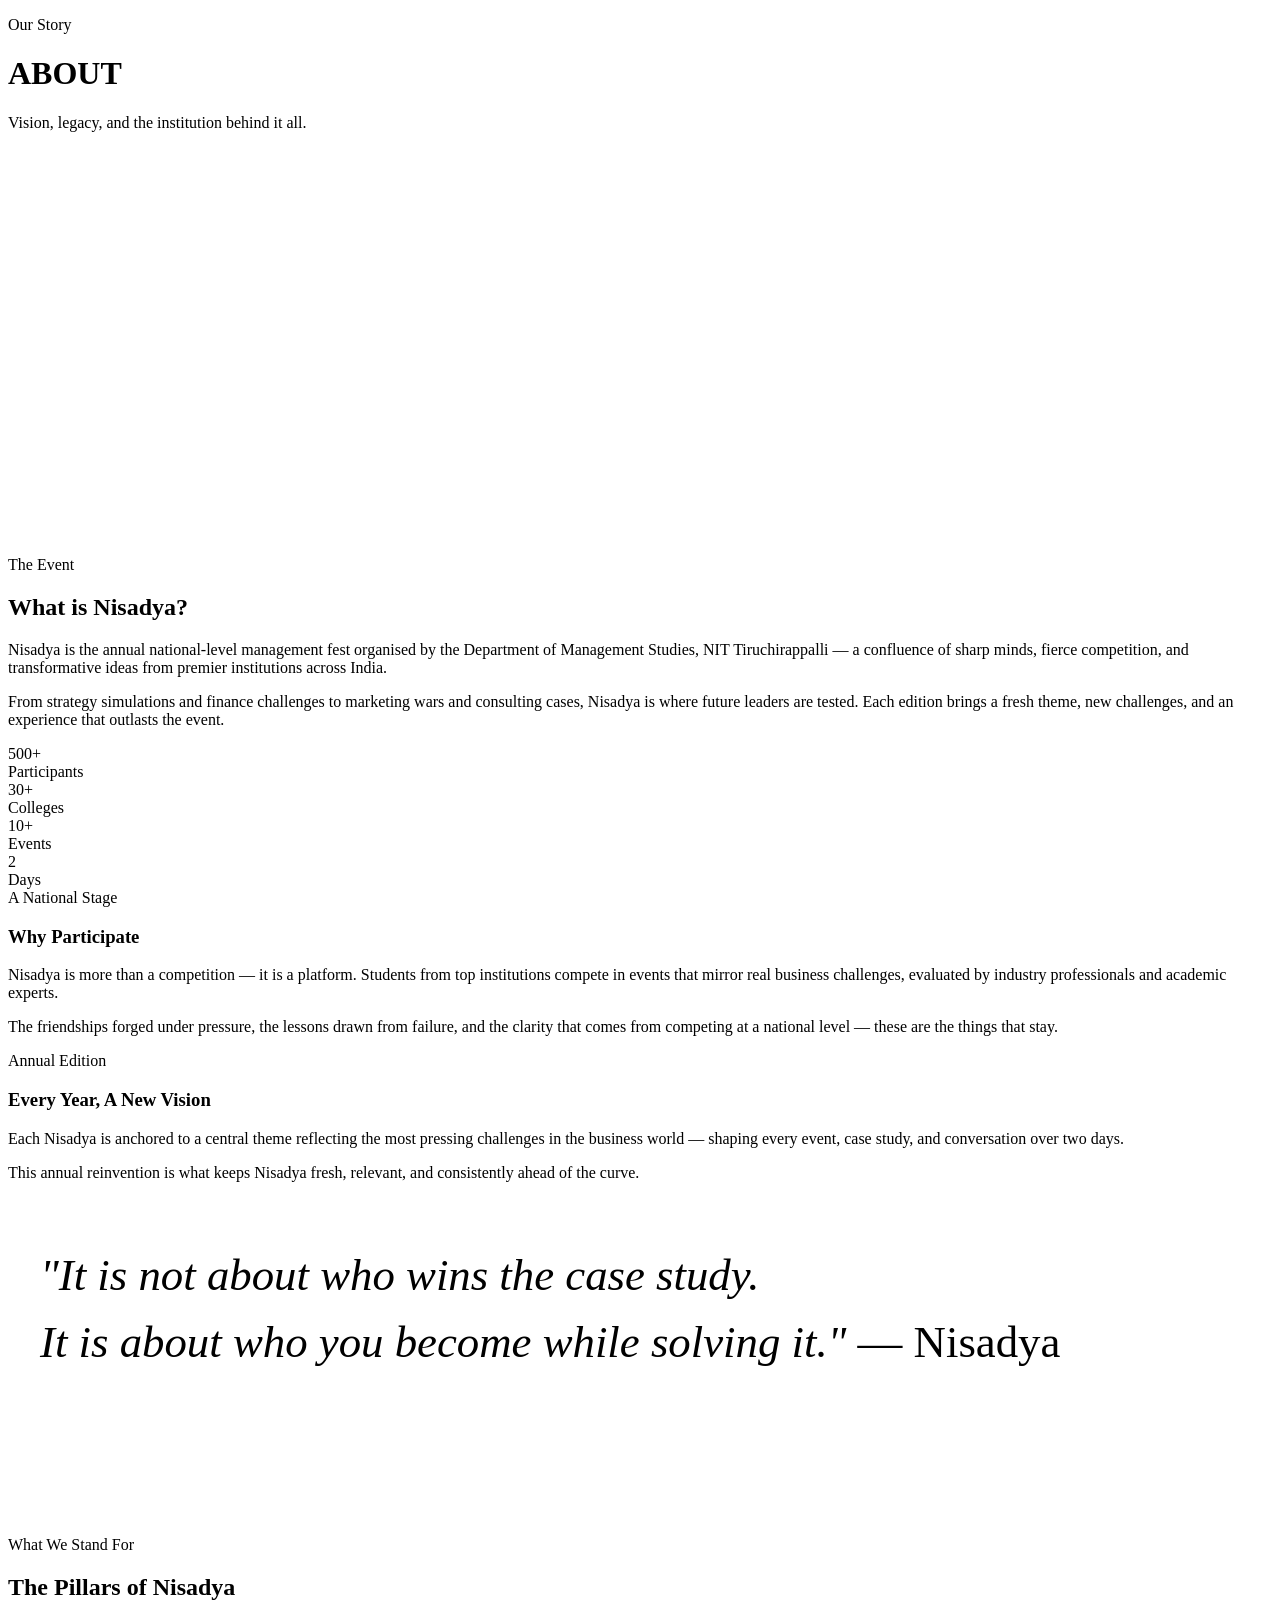
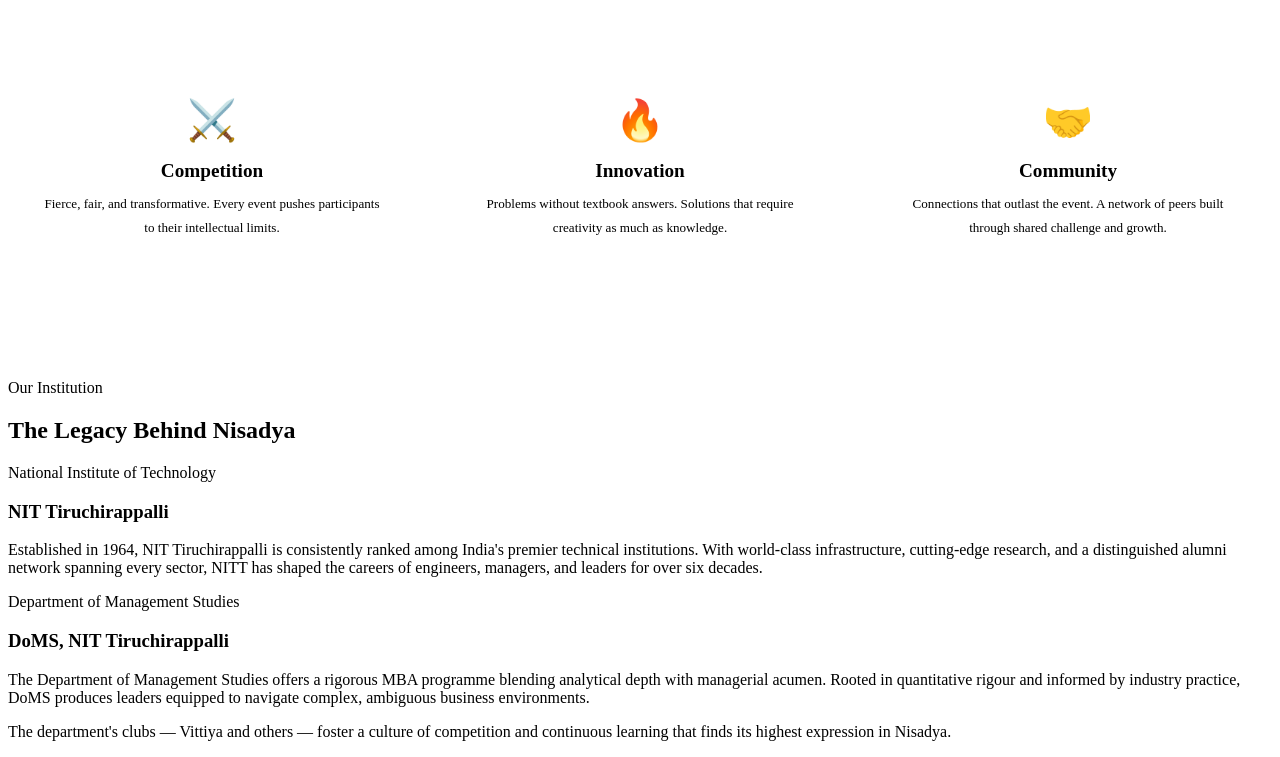
==== about.html @ 8e7c8d7a "Create about.html" ====
<!DOCTYPE html>
<html lang="en" data-theme="dark">
<head>
<meta charset="UTF-8"/><meta name="viewport" content="width=device-width,initial-scale=1.0"/>
<title>About – Nisadya</title>
<link rel="stylesheet" href="css/style.css"/>
<style>
/* ── ABOUT SPECIFIC ── */
.about-hero-line{position:absolute;inset:0;overflow:hidden;pointer-events:none;}
.about-hero-line::before{content:'';position:absolute;top:0;left:50%;width:1px;height:100%;background:linear-gradient(to bottom,transparent,var(--gold),transparent);opacity:.3;}
.story-pull{font-family:var(--fs);font-style:italic;font-size:clamp(1.6rem,3.5vw,2.8rem);font-weight:300;line-height:1.5;color:var(--tx);border-left:3px solid var(--gold);padding-left:32px;margin:60px 0;}
.story-pull em{color:var(--gold);font-style:normal;}
/* Timeline */
.timeline{position:relative;padding:60px 0;}
.timeline::before{content:'';position:absolute;left:50%;top:0;bottom:0;width:1px;background:linear-gradient(to bottom,transparent,var(--bdr),transparent);}
.tl-row{display:grid;grid-template-columns:1fr 60px 1fr;gap:0;margin-bottom:60px;align-items:center;}
.tl-row:nth-child(even) .tl-content-left{order:3;}
.tl-row:nth-child(even) .tl-center{order:2;}
.tl-row:nth-child(even) .tl-content-right{order:1;text-align:right;}
.tl-content-left,.tl-content-right{padding:0 40px;}
.tl-center{display:flex;justify-content:center;}
.tl-node{width:18px;height:18px;border-radius:50%;background:var(--gold);box-shadow:0 0 0 4px var(--bg),0 0 0 6px var(--gold),0 0 20px var(--glow);flex-shrink:0;}
.tl-year{font-family:var(--fd);font-size:2rem;letter-spacing:3px;color:var(--gold);margin-bottom:6px;}
.tl-desc{font-size:.88rem;line-height:1.8;color:var(--tx2);}
/* Values */
.values-grid{display:grid;grid-template-columns:repeat(3,1fr);gap:20px;margin-top:56px;}
.value-card{padding:40px 32px;border-radius:var(--rl);text-align:center;transition:transform .4s var(--ease);}
.value-card:hover{transform:translateY(-8px);}
[data-theme="light"] .value-card{background:rgba(255,255,255,.8);border:1px solid rgba(0,0,0,.08);}
.value-icon{font-size:2.5rem;margin-bottom:16px;}
.value-title{font-family:var(--fs);font-size:1.2rem;font-weight:700;margin-bottom:10px;color:var(--tx);}
.value-desc{font-size:.82rem;line-height:1.8;color:var(--tx2);}
@media(max-width:768px){
  .timeline::before{left:20px;}
  .tl-row{grid-template-columns:40px 1fr;gap:16px;}
  .tl-row:nth-child(even) .tl-content-left{order:0;}
  .tl-row:nth-child(even) .tl-content-right{order:0;text-align:left;}
  .tl-content-left,.tl-content-right{padding:0;}
  .values-grid{grid-template-columns:1fr;}
  .about-grid{grid-template-columns:1fr;}
  .about-sticky{position:static;}
  .inst-grid{grid-template-columns:1fr;}
}
</style>
</head>
<body>
<div id="nav-root"></div>

<div class="ph" style="min-height:60vh;">
  <div class="ph-glow"></div>
  <div class="ph-grid"></div>
  <div class="about-hero-line"></div>
  <p class="ph-label">Our Story</p>
  <h1 class="ph-title">ABOUT</h1>
  <p class="ph-sub">Vision, legacy, and the institution behind it all.</p>
</div>

<!-- WHAT IS NISADYA -->
<section class="about-body">
  <div class="container">
    <div class="about-grid">
      <div class="about-sticky rvl">
        <span class="eyebrow">The Event</span>
        <h2 class="sec-title">What is Nisadya?</h2>
        <div class="sec-line"></div>
        <p>Nisadya is the annual national-level management fest organised by the Department of Management Studies, NIT Tiruchirappalli — a confluence of sharp minds, fierce competition, and transformative ideas from premier institutions across India.</p>
        <p>From strategy simulations and finance challenges to marketing wars and consulting cases, Nisadya is where future leaders are tested. Each edition brings a fresh theme, new challenges, and an experience that outlasts the event.</p>
        <div class="highlights">
          <div class="hl-card glass rv"><div class="hl-n">500+</div><div class="hl-l">Participants</div></div>
          <div class="hl-card glass rv d1"><div class="hl-n">30+</div><div class="hl-l">Colleges</div></div>
          <div class="hl-card glass rv d2"><div class="hl-n">10+</div><div class="hl-l">Events</div></div>
          <div class="hl-card glass rv d3"><div class="hl-n">2</div><div class="hl-l">Days</div></div>
        </div>
      </div>
      <div class="about-cards">
        <div class="acard glass tilt rvr">
          <div class="tilt-shine"></div>
          <div class="acard-label">A National Stage</div>
          <h3>Why Participate</h3>
          <p>Nisadya is more than a competition — it is a platform. Students from top institutions compete in events that mirror real business challenges, evaluated by industry professionals and academic experts.</p>
          <p>The friendships forged under pressure, the lessons drawn from failure, and the clarity that comes from competing at a national level — these are the things that stay.</p>
        </div>
        <div class="acard glass tilt rvr d2">
          <div class="tilt-shine"></div>
          <div class="acard-label">Annual Edition</div>
          <h3>Every Year, A New Vision</h3>
          <p>Each Nisadya is anchored to a central theme reflecting the most pressing challenges in the business world — shaping every event, case study, and conversation over two days.</p>
          <p>This annual reinvention is what keeps Nisadya fresh, relevant, and consistently ahead of the curve.</p>
        </div>
      </div>
    </div>

    <!-- Pull quote -->
    <blockquote class="story-pull rv">
      "It is not about who wins the case study.<br>It is about who you become while solving it." <em>— Nisadya</em>
    </blockquote>
  </div>
</section>

<!-- VALUES -->
<section style="background:var(--bg2);padding:100px 0;">
  <div class="container">
    <span class="eyebrow rv">What We Stand For</span>
    <h2 class="sec-title rv">The Pillars of Nisadya</h2>
    <div class="sec-line rv"></div>
    <div class="values-grid">
      <div class="value-card glass tilt rv"><div class="tilt-shine"></div><div class="value-icon">⚔️</div><div class="value-title">Competition</div><div class="value-desc">Fierce, fair, and transformative. Every event pushes participants to their intellectual limits.</div></div>
      <div class="value-card glass tilt rv d1"><div class="tilt-shine"></div><div class="value-icon">🔥</div><div class="value-title">Innovation</div><div class="value-desc">Problems without textbook answers. Solutions that require creativity as much as knowledge.</div></div>
      <div class="value-card glass tilt rv d2"><div class="tilt-shine"></div><div class="value-icon">🤝</div><div class="value-title">Community</div><div class="value-desc">Connections that outlast the event. A network of peers built through shared challenge and growth.</div></div>
    </div>
  </div>
</section>

<!-- INSTITUTE -->
<section class="inst-section">
  <div class="container">
    <span class="eyebrow rv">Our Institution</span>
    <h2 class="sec-title rv">The Legacy Behind Nisadya</h2>
    <div class="sec-line rv"></div>
    <div class="inst-grid">
      <div class="inst-card glass tilt rv">
        <div class="tilt-shine"></div>
        <div class="inst-tag">National Institute of Technology</div>
        <h3>NIT Tiruchirappalli</h3>
        <p>Established in 1964, NIT Tiruchirappalli is consistently ranked among India's premier technical institutions. With world-class infrastructure, cutting-edge research, and a distinguished alumni network spanning every sector, NITT has shaped the careers of engineers, managers, and leaders for over six decades.</p>
      </div>
      <div class="inst-card glass tilt rv d2">
        <div class="tilt-shine"></div>
        <div class="inst-tag">Department of Management Studies</div>
        <h3>DoMS, NIT Tiruchirappalli</h3>
        <p>The Department of Management Studies offers a rigorous MBA programme blending analytical depth with managerial acumen. Rooted in quantitative rigour and informed by industry practice, DoMS produces leaders equipped to navigate complex, ambiguous business environments.</p>
        <p>The department's clubs — Vittiya and others — foster a culture of competition and continuous learning that finds its highest expression in Nisadya.</p>
      </div>
    </div>
  </div>
</section>

<div id="foot-root"></div>
<script src="js/config.js"></script>
<script>boot('about');</script>
</body>
</html>
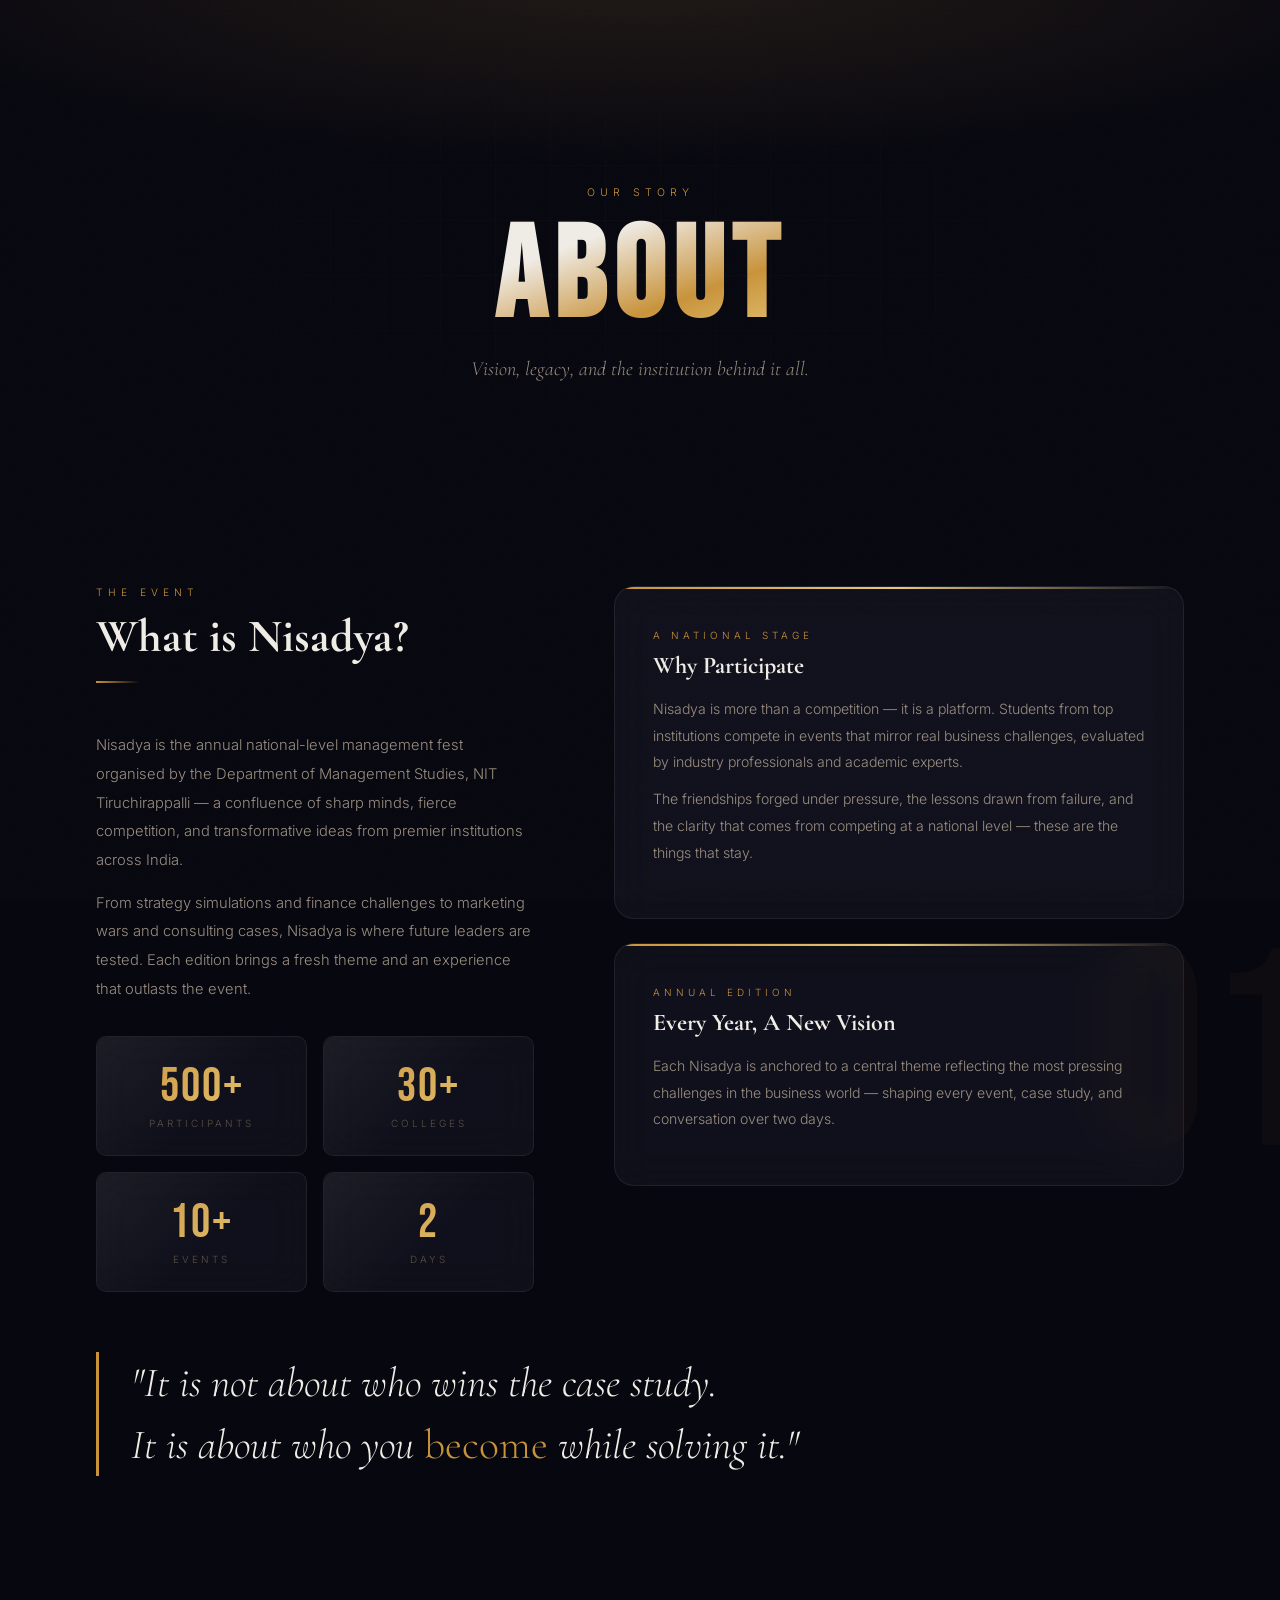
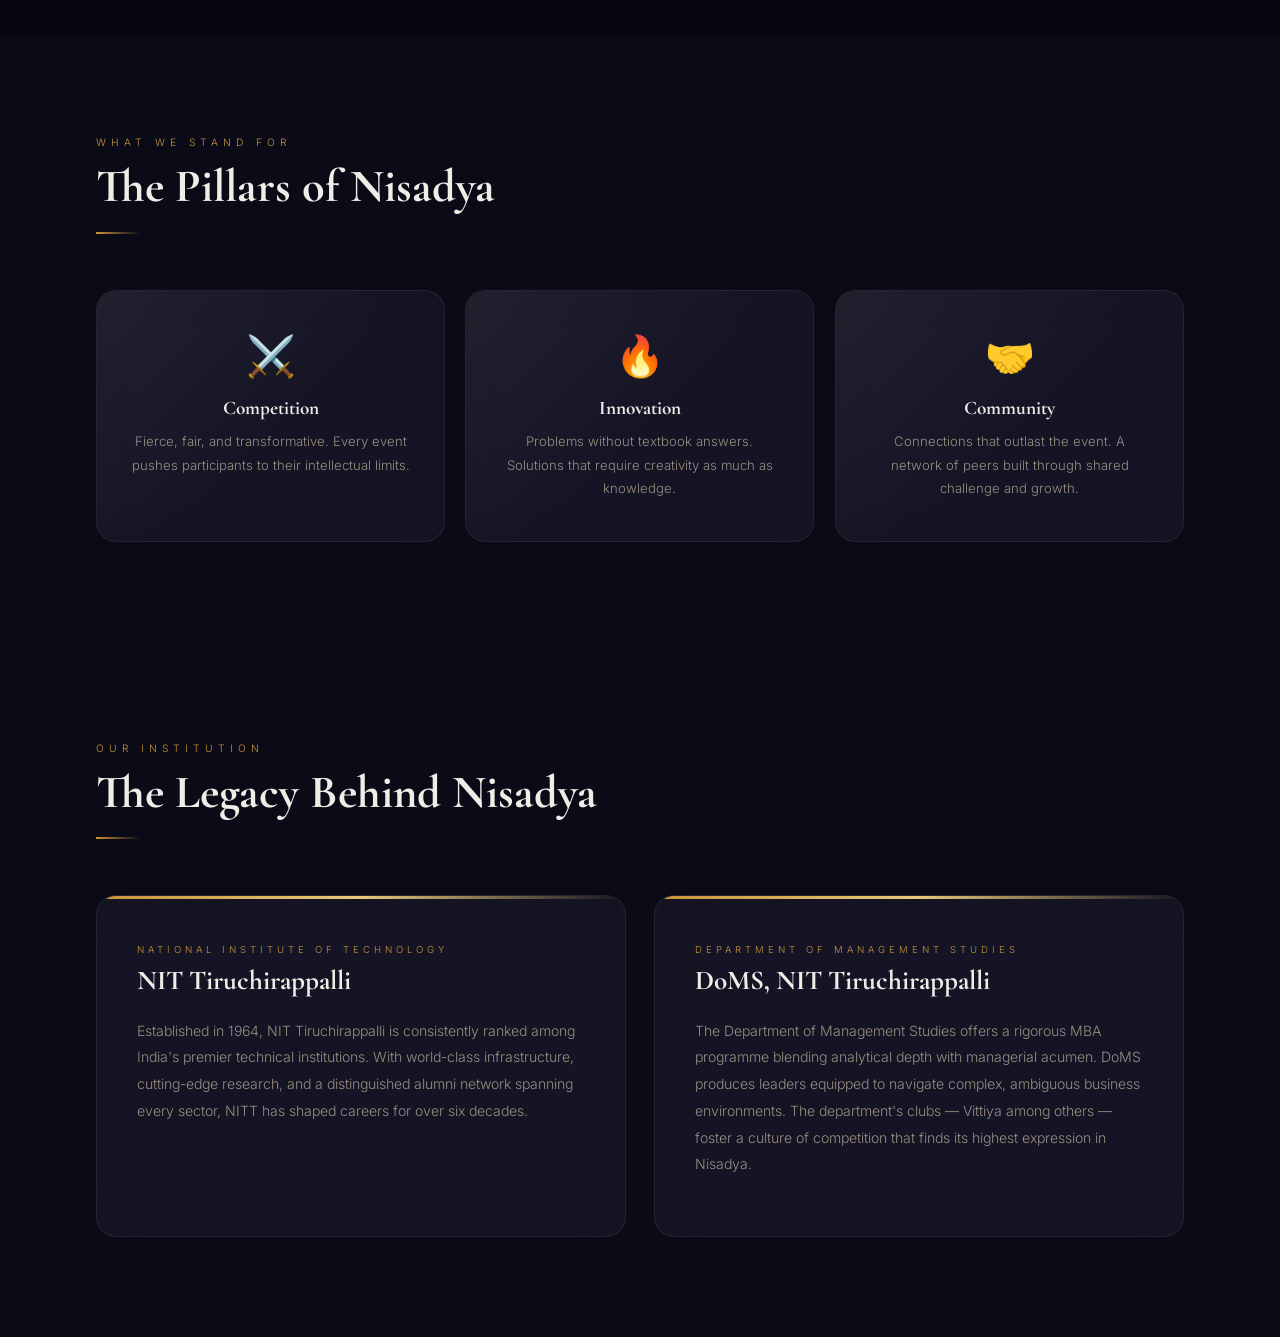
==== commit a87ba0ad: "Refactor about.html for improved structure and styles" ====
--- a/about.html
+++ b/about.html
@@ -5,58 +5,37 @@
 <title>About – Nisadya</title>
 <link rel="stylesheet" href="css/style.css"/>
 <style>
-/* ── ABOUT SPECIFIC ── */
-.about-hero-line{position:absolute;inset:0;overflow:hidden;pointer-events:none;}
-.about-hero-line::before{content:'';position:absolute;top:0;left:50%;width:1px;height:100%;background:linear-gradient(to bottom,transparent,var(--gold),transparent);opacity:.3;}
-.story-pull{font-family:var(--fs);font-style:italic;font-size:clamp(1.6rem,3.5vw,2.8rem);font-weight:300;line-height:1.5;color:var(--tx);border-left:3px solid var(--gold);padding-left:32px;margin:60px 0;}
-.story-pull em{color:var(--gold);font-style:normal;}
-/* Timeline */
-.timeline{position:relative;padding:60px 0;}
-.timeline::before{content:'';position:absolute;left:50%;top:0;bottom:0;width:1px;background:linear-gradient(to bottom,transparent,var(--bdr),transparent);}
-.tl-row{display:grid;grid-template-columns:1fr 60px 1fr;gap:0;margin-bottom:60px;align-items:center;}
-.tl-row:nth-child(even) .tl-content-left{order:3;}
-.tl-row:nth-child(even) .tl-center{order:2;}
-.tl-row:nth-child(even) .tl-content-right{order:1;text-align:right;}
-.tl-content-left,.tl-content-right{padding:0 40px;}
-.tl-center{display:flex;justify-content:center;}
-.tl-node{width:18px;height:18px;border-radius:50%;background:var(--gold);box-shadow:0 0 0 4px var(--bg),0 0 0 6px var(--gold),0 0 20px var(--glow);flex-shrink:0;}
-.tl-year{font-family:var(--fd);font-size:2rem;letter-spacing:3px;color:var(--gold);margin-bottom:6px;}
-.tl-desc{font-size:.88rem;line-height:1.8;color:var(--tx2);}
-/* Values */
+.pull-quote{font-family:var(--fs);font-style:italic;font-size:clamp(1.5rem,3.5vw,2.6rem);font-weight:300;line-height:1.5;color:var(--tx);border-left:3px solid var(--gold);padding-left:32px;margin:60px 0;}
+.pull-quote em{font-style:normal;color:var(--gold);}
 .values-grid{display:grid;grid-template-columns:repeat(3,1fr);gap:20px;margin-top:56px;}
-.value-card{padding:40px 32px;border-radius:var(--rl);text-align:center;transition:transform .4s var(--ease);}
-.value-card:hover{transform:translateY(-8px);}
+.value-card{padding:40px 32px;border-radius:var(--rl);text-align:center;transition:transform .4s var(--ease),box-shadow .4s;}
+.value-card:hover{transform:translateY(-10px);box-shadow:0 30px 60px rgba(0,0,0,.3);}
 [data-theme="light"] .value-card{background:rgba(255,255,255,.8);border:1px solid rgba(0,0,0,.08);}
 .value-icon{font-size:2.5rem;margin-bottom:16px;}
 .value-title{font-family:var(--fs);font-size:1.2rem;font-weight:700;margin-bottom:10px;color:var(--tx);}
 .value-desc{font-size:.82rem;line-height:1.8;color:var(--tx2);}
-@media(max-width:768px){
-  .timeline::before{left:20px;}
-  .tl-row{grid-template-columns:40px 1fr;gap:16px;}
-  .tl-row:nth-child(even) .tl-content-left{order:0;}
-  .tl-row:nth-child(even) .tl-content-right{order:0;text-align:left;}
-  .tl-content-left,.tl-content-right{padding:0;}
-  .values-grid{grid-template-columns:1fr;}
-  .about-grid{grid-template-columns:1fr;}
-  .about-sticky{position:static;}
-  .inst-grid{grid-template-columns:1fr;}
-}
+/* Parallax about bg */
+.about-parallax-wrap{position:relative;overflow:hidden;}
+.about-parallax-num{position:absolute;right:-40px;top:50%;transform:translateY(-50%);font-family:var(--fd);font-size:clamp(14rem,22vw,22rem);color:rgba(201,147,58,.04);line-height:1;pointer-events:none;-webkit-user-select:none;user-select:none;will-change:transform;}
+@media(max-width:768px){.values-grid{grid-template-columns:1fr;}.about-grid{grid-template-columns:1fr!important;}.about-sticky{position:static!important;}.inst-grid{grid-template-columns:1fr!important;}}
 </style>
+  <style>
+  /* REVEAL FALLBACK — guarantees content visible even if JS observer fails */
+  .rv,.rvl,.rvr{transition:opacity .8s ease,transform .8s ease;}
+  </style>
 </head>
 <body>
 <div id="nav-root"></div>
 
-<div class="ph" style="min-height:60vh;">
-  <div class="ph-glow"></div>
-  <div class="ph-grid"></div>
-  <div class="about-hero-line"></div>
+<div class="ph">
+  <div class="ph-glow"></div><div class="ph-grid"></div>
   <p class="ph-label">Our Story</p>
   <h1 class="ph-title">ABOUT</h1>
   <p class="ph-sub">Vision, legacy, and the institution behind it all.</p>
 </div>
 
-<!-- WHAT IS NISADYA -->
-<section class="about-body">
+<section class="about-body about-parallax-wrap" id="aboutMain">
+  <div class="about-parallax-num" id="aboutParNum">01</div>
   <div class="container">
     <div class="about-grid">
       <div class="about-sticky rvl">
@@ -64,7 +43,7 @@
         <h2 class="sec-title">What is Nisadya?</h2>
         <div class="sec-line"></div>
         <p>Nisadya is the annual national-level management fest organised by the Department of Management Studies, NIT Tiruchirappalli — a confluence of sharp minds, fierce competition, and transformative ideas from premier institutions across India.</p>
-        <p>From strategy simulations and finance challenges to marketing wars and consulting cases, Nisadya is where future leaders are tested. Each edition brings a fresh theme, new challenges, and an experience that outlasts the event.</p>
+        <p>From strategy simulations and finance challenges to marketing wars and consulting cases, Nisadya is where future leaders are tested. Each edition brings a fresh theme and an experience that outlasts the event.</p>
         <div class="highlights">
           <div class="hl-card glass rv"><div class="hl-n">500+</div><div class="hl-l">Participants</div></div>
           <div class="hl-card glass rv d1"><div class="hl-n">30+</div><div class="hl-l">Colleges</div></div>
@@ -85,19 +64,15 @@
           <div class="acard-label">Annual Edition</div>
           <h3>Every Year, A New Vision</h3>
           <p>Each Nisadya is anchored to a central theme reflecting the most pressing challenges in the business world — shaping every event, case study, and conversation over two days.</p>
-          <p>This annual reinvention is what keeps Nisadya fresh, relevant, and consistently ahead of the curve.</p>
         </div>
       </div>
     </div>
-
-    <!-- Pull quote -->
-    <blockquote class="story-pull rv">
-      "It is not about who wins the case study.<br>It is about who you become while solving it." <em>— Nisadya</em>
+    <blockquote class="pull-quote rv">
+      "It is not about who wins the case study.<br>It is about who you <em>become</em> while solving it."
     </blockquote>
   </div>
 </section>
 
-<!-- VALUES -->
 <section style="background:var(--bg2);padding:100px 0;">
   <div class="container">
     <span class="eyebrow rv">What We Stand For</span>
@@ -111,25 +86,21 @@
   </div>
 </section>
 
-<!-- INSTITUTE -->
 <section class="inst-section">
   <div class="container">
     <span class="eyebrow rv">Our Institution</span>
     <h2 class="sec-title rv">The Legacy Behind Nisadya</h2>
     <div class="sec-line rv"></div>
     <div class="inst-grid">
-      <div class="inst-card glass tilt rv">
-        <div class="tilt-shine"></div>
+      <div class="inst-card glass tilt rv"><div class="tilt-shine"></div>
         <div class="inst-tag">National Institute of Technology</div>
         <h3>NIT Tiruchirappalli</h3>
-        <p>Established in 1964, NIT Tiruchirappalli is consistently ranked among India's premier technical institutions. With world-class infrastructure, cutting-edge research, and a distinguished alumni network spanning every sector, NITT has shaped the careers of engineers, managers, and leaders for over six decades.</p>
+        <p>Established in 1964, NIT Tiruchirappalli is consistently ranked among India's premier technical institutions. With world-class infrastructure, cutting-edge research, and a distinguished alumni network spanning every sector, NITT has shaped careers for over six decades.</p>
       </div>
-      <div class="inst-card glass tilt rv d2">
-        <div class="tilt-shine"></div>
+      <div class="inst-card glass tilt rv d2"><div class="tilt-shine"></div>
         <div class="inst-tag">Department of Management Studies</div>
         <h3>DoMS, NIT Tiruchirappalli</h3>
-        <p>The Department of Management Studies offers a rigorous MBA programme blending analytical depth with managerial acumen. Rooted in quantitative rigour and informed by industry practice, DoMS produces leaders equipped to navigate complex, ambiguous business environments.</p>
-        <p>The department's clubs — Vittiya and others — foster a culture of competition and continuous learning that finds its highest expression in Nisadya.</p>
+        <p>The Department of Management Studies offers a rigorous MBA programme blending analytical depth with managerial acumen. DoMS produces leaders equipped to navigate complex, ambiguous business environments. The department's clubs — Vittiya among others — foster a culture of competition that finds its highest expression in Nisadya.</p>
       </div>
     </div>
   </div>
@@ -137,6 +108,28 @@
 
 <div id="foot-root"></div>
 <script src="js/config.js"></script>
-<script>boot('about');</script>
+<script>
+function initAboutParallax(){
+  const num=document.getElementById('aboutParNum');
+  const sec=document.getElementById('aboutMain');
+  if(!num||!sec)return;
+  window.addEventListener('scroll',()=>{
+    const r=sec.getBoundingClientRect();
+    const prog=(window.innerHeight-r.top)/(r.height+window.innerHeight);
+    num.style.transform=`translateY(calc(-50% + ${prog*80}px))`;
+  });
+}
+boot('about',initAboutParallax);
+</script>
+  <script>
+  // Force all hidden elements visible after 1.5s as failsafe
+  window.addEventListener('load',function(){
+    setTimeout(function(){
+      document.querySelectorAll('.rv,.rvl,.rvr').forEach(function(el){
+        el.classList.add('on');
+      });
+    },300);
+  });
+  </script>
 </body>
 </html>
--- a/css/style.css
+++ b/css/style.css
@@ -0,0 +1,475 @@
+@import url('https://fonts.googleapis.com/css2?family=Cormorant+Garamond:ital,wght@0,300;0,400;0,600;0,700;1,300;1,400&family=Inter:wght@300;400;500;600&family=Bebas+Neue&display=swap');
+
+/* ══ THEME ══ */
+:root{
+  --gold:#C9933A; --gold-lt:#E8C97A; --gold-dim:rgba(201,147,58,.13);
+  --fd:'Bebas Neue',sans-serif; --fs:'Cormorant Garamond',serif; --fb:'Inter',sans-serif;
+  --ease:cubic-bezier(0.16,1,0.3,1); --easeback:cubic-bezier(0.34,1.56,0.64,1);
+  --r:10px; --rl:20px;
+}
+:root,[data-theme="dark"]{
+  --bg:#07070f; --bg2:#0b0b17; --bg3:#101020;
+  --surf:rgba(255,255,255,.04); --bdr:rgba(201,147,58,.18); --bdr2:rgba(255,255,255,.07);
+  --tx:#f0ece6; --tx2:#9a8e80; --tx3:#5a5048;
+  --glow:rgba(201,147,58,.22); --navbg:rgba(7,7,15,.82);
+  --shine:rgba(255,255,255,.055); --sbg:rgba(5,5,18,.98);
+  --cur-d:#E8C97A; --cur-r:rgba(255,255,255,.18);
+}
+[data-theme="light"]{
+  --bg:#f4efe6; --bg2:#ebe3d6; --bg3:#e0d6c4;
+  --surf:rgba(255,255,255,.78); --bdr:rgba(120,85,20,.18); --bdr2:rgba(0,0,0,.08);
+  --tx:#1a1005; --tx2:#4a3818; --tx3:#8a7555;
+  --glow:rgba(160,110,30,.18); --navbg:rgba(244,239,230,.94);
+  --shine:rgba(255,255,255,.65); --sbg:rgba(244,239,230,.98);
+  --cur-d:#7a5510; --cur-r:rgba(30,20,5,.18);
+}
+
+/* ══ RESET ══ */
+*,*::before,*::after{box-sizing:border-box;margin:0;padding:0;}
+html{scroll-behavior:smooth;}
+/* NO opacity on body — that was causing the yellow screen */
+body{background:var(--bg);color:var(--tx);font-family:var(--fb);font-weight:300;overflow-x:hidden;-webkit-font-smoothing:antialiased;}
+a{color:inherit;text-decoration:none;}
+img,video{display:block;max-width:100%;}
+button{font-family:var(--fb);}
+::-webkit-scrollbar{width:3px;}
+::-webkit-scrollbar-track{background:var(--bg);}
+::-webkit-scrollbar-thumb{background:var(--gold);border-radius:2px;}
+
+/* ══ NOISE ══ */
+body::after{content:'';position:fixed;inset:0;z-index:0;pointer-events:none;opacity:.025;
+  background-image:url("data:image/svg+xml,%3Csvg viewBox='0 0 200 200' xmlns='http://www.w3.org/2000/svg'%3E%3Cfilter id='n'%3E%3CfeTurbulence type='fractalNoise' baseFrequency='.85' numOctaves='4' stitchTiles='stitch'/%3E%3C/filter%3E%3Crect width='100%25' height='100%25' filter='url(%23n)'/%3E%3C/svg%3E");background-size:180px;}
+
+/* ══ SCROLL PROGRESS ══ */
+.scroll-bar{position:fixed;top:0;left:0;height:2px;width:0%;z-index:2000;
+  background:linear-gradient(90deg,var(--gold),var(--gold-lt));pointer-events:none;transition:width .1s;}
+
+/* ══ CURSOR ══ */
+.cur-dot{position:fixed;width:7px;height:7px;border-radius:50%;background:var(--cur-d);transform:translate(-50%,-50%);pointer-events:none;z-index:9999;opacity:0;transition:opacity .4s;}
+.cur-ring{position:fixed;width:34px;height:34px;border-radius:50%;border:1px solid var(--cur-r);transform:translate(-50%,-50%);pointer-events:none;z-index:9998;opacity:0;transition:width .35s var(--ease),height .35s var(--ease),border-color .35s,opacity .4s;}
+.cur-dot.on,.cur-ring.on{opacity:1;}
+.cur-ring.h{width:50px;height:50px;border-color:rgba(201,147,58,.4);}
+
+/* ══ NAV ══ */
+nav{position:fixed;inset:0 0 auto;z-index:1000;display:flex;align-items:center;justify-content:space-between;
+  padding:18px 60px;background:var(--navbg);-webkit-backdrop-filter:blur(24px) saturate(180%);backdrop-filter:blur(24px) saturate(180%);
+  border-bottom:1px solid var(--bdr2);transition:padding .4s var(--ease),background .4s;}
+nav.scrolled{padding:11px 60px;}
+.nav-logo{display:flex;align-items:center;text-decoration:none!important;}
+.nav-logo::after{display:none!important;}
+.logo-area{display:flex;align-items:center;gap:10px;height:42px;}
+.logo-area .logo-img{height:38px;width:auto;object-fit:contain;border-radius:5px;}
+.logo-area .wordmark{font-family:var(--fd);font-size:1.55rem;letter-spacing:5px;background:linear-gradient(135deg,var(--gold),var(--gold-lt));-webkit-background-clip:text;-webkit-text-fill-color:transparent;background-clip:text;}
+[data-theme="light"] .logo-area{background:rgba(15,10,3,.07);padding:4px 12px 4px 6px;border-radius:40px;border:1px solid rgba(0,0,0,.07);}
+.nav-links{display:flex;gap:36px;list-style:none;}
+.nav-links a{font-size:.66rem;letter-spacing:2.5px;text-transform:uppercase;color:var(--tx2);font-weight:500;position:relative;padding-bottom:4px;transition:color .3s;}
+.nav-links a::after{content:'';position:absolute;bottom:0;left:0;width:0;height:1px;background:var(--gold);transition:width .35s var(--ease);}
+.nav-links a:hover,.nav-links a.active{color:var(--gold);}
+.nav-links a:hover::after,.nav-links a.active::after{width:100%;}
+.nav-r{display:flex;align-items:center;gap:10px;}
+.nav-icon{width:36px;height:36px;border-radius:50%;background:var(--surf);border:1px solid var(--bdr2);display:flex;align-items:center;justify-content:center;cursor:pointer;font-size:.85rem;color:var(--tx2);transition:all .3s var(--easeback);}
+.nav-icon:hover{background:var(--gold-dim);border-color:var(--gold);color:var(--gold);transform:scale(1.1);}
+.nav-cta{background:linear-gradient(135deg,var(--gold),var(--gold-lt));color:#0a0800;font-size:.66rem;font-weight:600;letter-spacing:2px;text-transform:uppercase;padding:11px 26px;border-radius:40px;border:none;cursor:pointer;transition:transform .3s var(--easeback),box-shadow .3s;display:inline-block;}
+.nav-cta:hover{transform:translateY(-2px) scale(1.03);box-shadow:0 10px 36px var(--glow);}
+.ham{display:none;flex-direction:column;gap:5px;cursor:pointer;z-index:1001;}
+.ham span{width:22px;height:1.5px;background:var(--tx);display:block;transition:.3s var(--ease);}
+.ham.open span:nth-child(1){transform:rotate(45deg) translate(5px,5px);}
+.ham.open span:nth-child(2){opacity:0;}
+.ham.open span:nth-child(3){transform:rotate(-45deg) translate(5px,-5px);}
+.mob-menu{display:none;position:fixed;inset:0;z-index:999;background:var(--bg);flex-direction:column;align-items:center;justify-content:center;gap:28px;}
+.mob-menu.open{display:flex;}
+.mob-menu a{font-family:var(--fd);font-size:2.4rem;letter-spacing:6px;color:var(--tx2);transition:color .3s;}
+.mob-menu a:hover{color:var(--gold);}
+
+/* ══ SEARCH ══ */
+.srch-overlay{position:fixed;inset:0;z-index:3000;background:rgba(3,3,12,.93);-webkit-backdrop-filter:blur(22px);backdrop-filter:blur(22px);display:flex;flex-direction:column;align-items:center;padding-top:120px;opacity:0;pointer-events:none;transition:opacity .3s;}
+[data-theme="light"] .srch-overlay{background:rgba(234,225,210,.94);}
+.srch-overlay.open{opacity:1;pointer-events:all;}
+.srch-box{width:100%;max-width:650px;padding:0 24px;}
+.srch-wrap{display:flex;align-items:center;gap:14px;background:var(--sbg);border:1px solid var(--gold);border-radius:var(--r);padding:15px 22px;box-shadow:0 0 50px var(--glow);}
+.srch-wrap .si{color:var(--gold);font-size:.95rem;flex-shrink:0;}
+.srch-inp{flex:1;background:none;border:none;outline:none;color:var(--tx);font-family:var(--fb);font-size:1rem;}
+.srch-inp::placeholder{color:var(--tx3);}
+.srch-x{background:none;border:none;color:var(--tx2);font-size:1.2rem;cursor:pointer;transition:color .2s;}
+.srch-x:hover{color:var(--tx);}
+.srch-results{width:100%;max-width:650px;padding:12px 24px 0;max-height:55vh;overflow-y:auto;}
+.srch-item{background:var(--surf);border:1px solid var(--bdr2);border-radius:var(--r);padding:15px 20px;margin-bottom:8px;cursor:pointer;display:block;-webkit-backdrop-filter:blur(12px);backdrop-filter:blur(12px);transition:border-color .25s,background .25s,transform .25s var(--ease);}
+.srch-item:hover{border-color:var(--gold);background:var(--gold-dim);transform:translateX(6px);}
+.srch-tag{font-size:.58rem;letter-spacing:3px;text-transform:uppercase;color:var(--gold);margin-bottom:3px;}
+.srch-title{font-family:var(--fs);font-size:.98rem;font-weight:700;margin-bottom:2px;}
+.srch-snip{font-size:.76rem;color:var(--tx2);line-height:1.5;white-space:nowrap;overflow:hidden;text-overflow:ellipsis;}
+.srch-hint,.srch-empty{text-align:center;padding:36px 0;color:var(--tx3);font-size:.78rem;letter-spacing:2px;}
+mark{background:rgba(201,147,58,.28);color:inherit;border-radius:2px;padding:0 2px;}
+
+/* ══ PAGE HERO (inner pages) ══ */
+.ph{min-height:54vh;display:flex;flex-direction:column;align-items:center;justify-content:center;text-align:center;padding:160px 24px 80px;position:relative;overflow:hidden;}
+.ph-glow{position:absolute;inset:0;pointer-events:none;background:radial-gradient(ellipse 90% 55% at 50% -5%,rgba(201,147,58,.13) 0%,transparent 70%);}
+.ph-grid{position:absolute;inset:0;pointer-events:none;opacity:.03;
+  background-image:linear-gradient(var(--gold) 1px,transparent 1px),linear-gradient(90deg,var(--gold) 1px,transparent 1px);
+  background-size:55px 55px;
+  -webkit-mask-image:radial-gradient(ellipse at center,black 0%,transparent 65%);
+  mask-image:radial-gradient(ellipse at center,black 0%,transparent 65%);}
+.ph-label{font-size:.66rem;letter-spacing:5px;text-transform:uppercase;color:var(--gold);margin-bottom:16px;animation:fadeUp .8s var(--ease) both;}
+.ph-title{font-family:var(--fd);font-size:clamp(4rem,10vw,9rem);letter-spacing:8px;line-height:1;
+  background:linear-gradient(160deg,var(--tx) 25%,var(--gold) 65%,var(--gold-lt) 100%);
+  -webkit-background-clip:text;-webkit-text-fill-color:transparent;background-clip:text;
+  animation:fadeUp .8s .1s var(--ease) both;}
+[data-theme="light"] .ph-title{background:linear-gradient(160deg,#2a1800 15%,var(--gold) 55%,var(--gold-lt) 95%);-webkit-background-clip:text;-webkit-text-fill-color:transparent;background-clip:text;}
+.ph-sub{font-family:var(--fs);font-style:italic;font-size:clamp(.9rem,1.8vw,1.25rem);color:var(--tx2);margin-top:14px;animation:fadeUp .8s .2s var(--ease) both;}
+
+/* ══ LAYOUT ══ */
+section{padding:100px 0;}
+.container{max-width:1200px;margin:0 auto;padding:0 56px;}
+.eyebrow{font-size:.64rem;letter-spacing:5px;text-transform:uppercase;color:var(--gold);margin-bottom:12px;display:block;}
+.sec-title{font-family:var(--fs);font-weight:700;font-size:clamp(2rem,3.8vw,2.9rem);line-height:1.15;margin-bottom:18px;}
+.sec-line{width:44px;height:2px;background:linear-gradient(90deg,var(--gold),transparent);margin-bottom:48px;}
+
+/* ══ GLASS ══ */
+.glass{background:var(--surf);-webkit-backdrop-filter:blur(20px) saturate(150%);backdrop-filter:blur(20px) saturate(150%);border:1px solid var(--bdr2);border-radius:var(--r);position:relative;overflow:hidden;}
+.glass::before{content:'';position:absolute;inset:0;border-radius:inherit;background:linear-gradient(135deg,var(--shine) 0%,transparent 55%);pointer-events:none;}
+[data-theme="light"] .glass{background:rgba(255,255,255,.72);border-color:rgba(0,0,0,.07);box-shadow:0 2px 20px rgba(0,0,0,.06);}
+
+/* ══ BUTTONS ══ */
+.btn{display:inline-flex;align-items:center;gap:8px;font-size:.68rem;font-weight:600;letter-spacing:2.5px;text-transform:uppercase;padding:13px 28px;border-radius:40px;border:none;cursor:pointer;position:relative;overflow:hidden;transition:transform .3s var(--easeback),box-shadow .3s;}
+.btn-gold{background:linear-gradient(135deg,var(--gold),var(--gold-lt));color:#0a0800;}
+.btn-gold:hover{transform:translateY(-3px) scale(1.02);box-shadow:0 14px 44px var(--glow);}
+.btn-outline{background:transparent;color:var(--tx);border:1px solid var(--bdr);}
+.btn-outline:hover{border-color:var(--gold);color:var(--gold);transform:translateY(-3px);box-shadow:0 8px 30px var(--glow);}
+[data-theme="light"] .btn-outline{color:var(--tx2);border-color:rgba(120,85,20,.3);}
+[data-theme="light"] .btn-outline:hover{color:var(--gold);border-color:var(--gold);}
+.btn-sm{padding:9px 20px;font-size:.62rem;}
+.btn::after{content:'';position:absolute;inset:0;border-radius:inherit;background:rgba(255,255,255,.14);opacity:0;transition:opacity .3s;}
+.btn:hover::after{opacity:1;}
+
+/* ══ 3D TILT ══ */
+.tilt{transform-style:preserve-3d;will-change:transform;}
+.tilt-shine{position:absolute;inset:0;border-radius:inherit;background:radial-gradient(circle at var(--mx,50%) var(--my,50%),rgba(255,255,255,.13) 0%,transparent 60%);pointer-events:none;opacity:0;transition:opacity .3s;}
+.tilt:hover .tilt-shine{opacity:1;}
+
+/* ══ REVEAL ANIMATIONS ══ */
+.rv{opacity:0;transform:translateY(30px);transition:opacity .8s var(--ease),transform .8s var(--ease);}
+.rvl{opacity:0;transform:translateX(-30px);transition:opacity .8s var(--ease),transform .8s var(--ease);}
+.rvr{opacity:0;transform:translateX(30px);transition:opacity .8s var(--ease),transform .8s var(--ease);}
+.rv.on,.rvl.on,.rvr.on{opacity:1;transform:translate(0)!important;}
+.d1{transition-delay:.1s;}.d2{transition-delay:.2s;}.d3{transition-delay:.3s;}.d4{transition-delay:.4s;}
+/* Fallback: if JS fails, show everything after 3 seconds */
+@keyframes revealFallback{to{opacity:1;transform:none;}}
+.no-js .rv,.no-js .rvl,.no-js .rvr{opacity:1;transform:none;}
+
+/* ══ SCHEDULE ══ */
+.sched-section{background:var(--bg2);padding:90px 0 120px;}
+.sched-grid{display:grid;grid-template-columns:1fr 1fr;gap:28px;margin-top:56px;}
+.sched-card{border-radius:var(--rl);overflow:hidden;}
+[data-theme="light"] .sched-card{background:rgba(255,255,255,.78);border:1px solid rgba(0,0,0,.07);box-shadow:0 4px 24px rgba(0,0,0,.06);}
+.sched-header{padding:28px 32px;background:linear-gradient(135deg,rgba(201,147,58,.12) 0%,rgba(201,147,58,.03) 100%);border-bottom:1px solid var(--bdr);display:flex;align-items:center;justify-content:space-between;}
+[data-theme="light"] .sched-header{border-bottom-color:rgba(0,0,0,.07);}
+.sched-label h3{font-family:var(--fd);font-size:.95rem;letter-spacing:5px;color:var(--gold);}
+.sched-label span{font-size:.62rem;letter-spacing:2px;text-transform:uppercase;color:var(--tx3);margin-top:4px;display:block;}
+.sched-num{font-family:var(--fd);font-size:5rem;line-height:1;letter-spacing:-3px;color:rgba(201,147,58,.12);-webkit-user-select:none;user-select:none;}
+[data-theme="light"] .sched-num{color:rgba(140,90,15,.14);}
+.tl-list{padding:8px 0 16px;}
+.tl-item{display:flex;position:relative;padding:0 28px 0 22px;}
+.tl-item:not(:last-child)::after{content:'';position:absolute;left:31px;top:28px;bottom:-8px;width:1px;background:var(--bdr2);}
+.tl-dot-col{display:flex;flex-direction:column;align-items:center;padding-top:18px;margin-right:16px;flex-shrink:0;}
+.tl-dot{width:9px;height:9px;border-radius:50%;background:var(--gold);flex-shrink:0;box-shadow:0 0 10px var(--glow);position:relative;z-index:1;}
+.tl-body{padding:13px 0 18px;flex:1;min-width:0;}
+.tl-time{font-size:.66rem;font-weight:600;letter-spacing:1.5px;color:var(--gold);margin-bottom:3px;text-transform:uppercase;}
+.tl-event{font-family:var(--fs);font-size:1rem;font-weight:700;line-height:1.3;margin-bottom:3px;color:var(--tx);}
+.tl-venue{font-size:.68rem;color:var(--tx2);display:flex;align-items:center;gap:4px;}
+.tl-venue::before{content:'◆';color:var(--gold);font-size:.4rem;}
+
+/* ══ CONTACT ══ */
+.contact-section{background:var(--bg);padding:90px 0 120px;}
+.ct-grid{display:grid;grid-template-columns:1fr 1fr;gap:32px;margin-top:56px;}
+.ct-map{border-radius:var(--rl);overflow:hidden;border:1px solid var(--bdr);min-height:420px;}
+.ct-map iframe{width:100%;height:100%;border:none;display:block;min-height:420px;}
+.ct-cards{display:flex;flex-direction:column;gap:14px;}
+.ct-card{padding:24px 26px;border-radius:var(--r);transition:transform .3s var(--ease);}
+.ct-card:hover{transform:translateY(-4px);}
+[data-theme="light"] .ct-card{background:rgba(255,255,255,.8);border:1px solid rgba(0,0,0,.08);box-shadow:0 2px 16px rgba(0,0,0,.05);}
+.ct-icon{font-size:1.2rem;margin-bottom:8px;}
+.ct-label{font-size:.6rem;letter-spacing:3px;text-transform:uppercase;color:var(--gold);margin-bottom:6px;}
+.ct-val{font-family:var(--fs);font-size:1rem;font-weight:700;margin-bottom:2px;color:var(--tx);}
+.ct-sub{font-size:.76rem;color:var(--tx2);line-height:1.6;}
+
+/* ══ ABOUT ══ */
+.about-body{background:var(--bg);padding:100px 0;}
+.about-grid{display:grid;grid-template-columns:1fr 1.3fr;gap:80px;align-items:start;}
+.about-sticky{position:sticky;top:100px;}
+.about-sticky p{font-size:.92rem;line-height:1.95;color:var(--tx2);margin-bottom:14px;}
+.highlights{display:grid;grid-template-columns:1fr 1fr;gap:16px;margin-top:32px;}
+.hl-card{padding:26px 22px;border-radius:var(--r);text-align:center;transition:transform .3s var(--ease);}
+.hl-card:hover{transform:translateY(-5px);}
+[data-theme="light"] .hl-card{background:rgba(255,255,255,.8);border:1px solid rgba(0,0,0,.07);}
+.hl-n{font-family:var(--fd);font-size:3rem;line-height:1;letter-spacing:2px;background:linear-gradient(135deg,var(--gold),var(--gold-lt));-webkit-background-clip:text;-webkit-text-fill-color:transparent;background-clip:text;}
+.hl-l{font-size:.62rem;letter-spacing:3px;text-transform:uppercase;color:var(--tx3);margin-top:6px;}
+.about-cards{display:flex;flex-direction:column;gap:24px;}
+.acard{padding:42px 38px;border-radius:var(--rl);position:relative;overflow:hidden;transition:transform .35s var(--ease);}
+.acard:hover{transform:translateY(-5px);}
+.acard::before{content:'';position:absolute;top:0;left:0;right:0;height:2px;background:linear-gradient(90deg,var(--gold),var(--gold-lt),transparent);}
+.acard-label{font-size:.62rem;letter-spacing:4px;text-transform:uppercase;color:var(--gold);margin-bottom:10px;}
+.acard h3{font-family:var(--fs);font-size:1.5rem;font-weight:700;margin-bottom:16px;color:var(--tx);}
+.acard p{font-size:.88rem;line-height:1.9;color:var(--tx2);margin-bottom:10px;}
+[data-theme="light"] .acard{background:rgba(255,255,255,.78);border:1px solid rgba(0,0,0,.08);}
+.inst-section{background:var(--bg2);padding:100px 0;}
+.inst-grid{display:grid;grid-template-columns:1fr 1fr;gap:28px;margin-top:56px;}
+.inst-card{padding:48px 40px;border-radius:var(--rl);position:relative;overflow:hidden;transition:transform .4s var(--ease);}
+.inst-card:hover{transform:translateY(-6px);}
+.inst-card::before{content:'';position:absolute;top:0;left:0;right:0;height:3px;background:linear-gradient(90deg,var(--gold),var(--gold-lt),transparent);}
+.inst-tag{font-size:.6rem;letter-spacing:4px;text-transform:uppercase;color:var(--gold);margin-bottom:10px;}
+.inst-card h3{font-family:var(--fs);font-size:1.7rem;font-weight:700;margin-bottom:20px;line-height:1.2;color:var(--tx);}
+.inst-card p{font-size:.88rem;line-height:1.9;color:var(--tx2);margin-bottom:10px;}
+[data-theme="light"] .inst-card{background:rgba(255,255,255,.78);border:1px solid rgba(0,0,0,.08);}
+
+/* ══ EVENTS ══ */
+.events-section{background:var(--bg);padding:90px 0 120px;}
+.events-grid{display:grid;grid-template-columns:repeat(auto-fill,minmax(320px,1fr));gap:24px;margin-top:56px;}
+.event-card{border-radius:var(--rl);overflow:hidden;position:relative;transition:transform .4s var(--ease),border-color .4s;cursor:pointer;display:flex;flex-direction:column;}
+.event-card:hover{border-color:var(--gold)!important;transform:translateY(-8px);}
+[data-theme="light"] .event-card{background:rgba(255,255,255,.85);border:1px solid rgba(0,0,0,.08);box-shadow:0 4px 20px rgba(0,0,0,.07);}
+.event-thumb{height:200px;overflow:hidden;background:var(--bg3);flex-shrink:0;}
+.event-thumb img{width:100%;height:100%;object-fit:cover;transition:transform .7s var(--ease);}
+.event-card:hover .event-thumb img{transform:scale(1.08);}
+.thumb-fallback{width:100%;height:100%;display:flex;align-items:center;justify-content:center;background:linear-gradient(135deg,var(--bg3),var(--bg2));position:relative;}
+.thumb-fallback::before{content:'';position:absolute;inset:0;background:radial-gradient(ellipse at 50% 120%,rgba(201,147,58,.15),transparent 70%);}
+.thumb-initials{font-family:var(--fd);font-size:4rem;letter-spacing:4px;color:rgba(201,147,58,.25);position:relative;z-index:1;}
+.event-body{padding:26px 26px 28px;display:flex;flex-direction:column;flex:1;}
+.event-name{font-family:var(--fs);font-size:1.25rem;font-weight:700;margin-bottom:6px;line-height:1.3;color:var(--tx);}
+.event-date{font-size:.64rem;letter-spacing:2.5px;text-transform:uppercase;color:var(--gold);margin-bottom:20px;}
+.event-actions{display:flex;gap:10px;flex-wrap:wrap;margin-top:auto;}
+
+/* ══ INSTAGRAM ══ */
+.ig-section{background:var(--bg);padding:80px 0 120px;position:relative;overflow:hidden;}
+.ig-orb{position:absolute;border-radius:50%;pointer-events:none;filter:blur(90px);}
+.ig-orb-1{width:500px;height:500px;top:-150px;left:-100px;animation:float 9s ease-in-out infinite;background:radial-gradient(circle,rgba(131,58,180,.07),transparent);}
+.ig-orb-2{width:400px;height:400px;bottom:-100px;right:-80px;animation:float 7s ease-in-out infinite reverse;background:radial-gradient(circle,rgba(201,147,58,.08),transparent);}
+.ig-profile{padding:36px 44px;border-radius:var(--rl);margin-bottom:48px;display:flex;align-items:center;gap:36px;position:relative;overflow:hidden;}
+.ig-profile::before{content:'';position:absolute;inset:0;pointer-events:none;background:linear-gradient(135deg,rgba(131,58,180,.08),rgba(201,147,58,.06),rgba(255,100,50,.04));}
+[data-theme="light"] .ig-profile{background:rgba(255,255,255,.85);border:1px solid rgba(0,0,0,.08);box-shadow:0 4px 30px rgba(0,0,0,.07);}
+.ig-avatar-ring{width:76px;height:76px;border-radius:50%;padding:3px;flex-shrink:0;background:linear-gradient(135deg,#833ab4,#fd1d1d,#fcb045);}
+.ig-avatar-inner{width:100%;height:100%;border-radius:50%;background:var(--bg2);border:2px solid var(--bg);display:flex;align-items:center;justify-content:center;font-size:1.8rem;}
+.ig-handle{font-family:var(--fd);font-size:1.8rem;letter-spacing:3px;background:linear-gradient(135deg,#833ab4,#fd1d1d,#fcb045);-webkit-background-clip:text;-webkit-text-fill-color:transparent;background-clip:text;}
+.ig-handle-sub{font-size:.68rem;letter-spacing:3px;text-transform:uppercase;color:var(--tx3);display:block;margin-bottom:10px;}
+.ig-bio{font-size:.85rem;color:var(--tx2);line-height:1.7;margin-bottom:16px;}
+.ig-follow{display:inline-flex;align-items:center;gap:8px;padding:11px 26px;border-radius:40px;border:none;cursor:pointer;font-size:.7rem;font-weight:600;letter-spacing:2px;text-transform:uppercase;color:#fff;background:linear-gradient(135deg,#833ab4,#fd1d1d,#fcb045);transition:transform .3s var(--easeback),box-shadow .3s;}
+.ig-follow:hover{transform:translateY(-2px) scale(1.03);box-shadow:0 10px 36px rgba(131,58,180,.35);}
+.ig-tabs{display:flex;border-bottom:1px solid var(--bdr2);margin-bottom:4px;}
+.ig-tab{padding:14px 24px;font-size:.68rem;letter-spacing:3px;text-transform:uppercase;color:var(--tx3);cursor:pointer;border-bottom:2px solid transparent;transition:color .3s,border-color .3s;margin-bottom:-1px;}
+.ig-tab.active{color:var(--tx);border-bottom-color:var(--tx);}
+.ig-grid{display:grid;grid-template-columns:repeat(3,1fr);gap:3px;margin-top:4px;}
+.ig-cell{position:relative;aspect-ratio:1/1;overflow:hidden;cursor:pointer;background:var(--bg3);}
+.ig-cell img,.ig-cell video{width:100%;height:100%;object-fit:cover;transition:transform .5s var(--ease);}
+.ig-cell:hover img,.ig-cell:hover video{transform:scale(1.06);}
+.ig-cell-ov{position:absolute;inset:0;background:rgba(0,0,0,.52);display:flex;align-items:center;justify-content:center;opacity:0;transition:opacity .3s;}
+.ig-cell:hover .ig-cell-ov{opacity:1;}
+.ig-cell-ov span{color:#fff;font-size:.85rem;font-weight:600;display:flex;align-items:center;gap:6px;}
+.ig-cell-ph{width:100%;height:100%;display:flex;flex-direction:column;align-items:center;justify-content:center;gap:8px;background:linear-gradient(135deg,var(--bg3),var(--bg2));}
+.ig-cell-ph .ico{font-size:2rem;opacity:.3;}
+.ig-cell-ph p{font-size:.6rem;letter-spacing:2px;text-transform:uppercase;color:var(--tx3);}
+.ig-cell-badge{position:absolute;top:8px;right:8px;font-size:1rem;filter:drop-shadow(0 1px 3px rgba(0,0,0,.5));}
+.reel-modal{position:fixed;inset:0;z-index:4000;background:rgba(0,0,0,.92);-webkit-backdrop-filter:blur(16px);backdrop-filter:blur(16px);display:flex;align-items:center;justify-content:center;opacity:0;pointer-events:none;transition:opacity .3s;}
+.reel-modal.open{opacity:1;pointer-events:all;}
+.reel-modal-inner{width:min(420px,92vw);position:relative;}
+.reel-modal-inner iframe{width:100%;height:min(745px,88vh);border:none;border-radius:var(--rl);display:block;}
+.reel-modal-close{position:absolute;top:-14px;right:-14px;width:36px;height:36px;border-radius:50%;background:#fff;border:none;cursor:pointer;font-size:1rem;display:flex;align-items:center;justify-content:center;box-shadow:0 4px 16px rgba(0,0,0,.4);transition:transform .2s var(--easeback);}
+.reel-modal-close:hover{transform:scale(1.12);}
+.ig-cta{margin-top:56px;padding:44px 40px;border-radius:var(--rl);text-align:center;position:relative;overflow:hidden;background:linear-gradient(135deg,rgba(131,58,180,.08),rgba(201,147,58,.07),rgba(255,100,50,.05));border:1px solid var(--bdr);}
+[data-theme="light"] .ig-cta{background:rgba(255,255,255,.7);border-color:rgba(0,0,0,.08);}
+.ig-cta h3{font-family:var(--fs);font-size:1.8rem;font-weight:700;margin-bottom:8px;color:var(--tx);}
+.ig-cta p{font-size:.88rem;color:var(--tx2);margin-bottom:24px;line-height:1.7;max-width:460px;margin-left:auto;margin-right:auto;}
+
+/* ══ LOAD MSG ══ */
+.load-msg{grid-column:1/-1;text-align:center;padding:80px 0;color:var(--tx3);font-size:.85rem;letter-spacing:2px;}
+
+/* ══ FOOTER ══ */
+footer{background:var(--bg);border-top:1px solid var(--bdr2);padding:60px 0 32px;text-align:center;}
+.ft-logo{font-family:var(--fd);font-size:2.4rem;letter-spacing:8px;background:linear-gradient(135deg,var(--gold),var(--gold-lt));-webkit-background-clip:text;-webkit-text-fill-color:transparent;background-clip:text;display:inline-block;margin-bottom:6px;}
+.ft-tag{font-size:.66rem;letter-spacing:3px;text-transform:uppercase;color:var(--tx3);margin-bottom:28px;}
+.ft-links{display:flex;gap:28px;justify-content:center;list-style:none;margin-bottom:28px;}
+.ft-links a{font-size:.65rem;letter-spacing:2px;text-transform:uppercase;color:var(--tx3);transition:color .3s;}
+.ft-links a:hover{color:var(--gold);}
+.ft-copy{font-size:.62rem;color:var(--tx3);}
+
+/* ══ ANIMATIONS ══ */
+@keyframes fadeUp{from{opacity:0;transform:translateY(24px);}to{opacity:1;transform:translateY(0);}}
+@keyframes fadeIn{from{opacity:0;}to{opacity:1;}}
+@keyframes float{0%,100%{transform:translateY(0);}50%{transform:translateY(-16px);}}
+@keyframes marquee{from{transform:translateX(0);}to{transform:translateX(-50%);}}
+@keyframes shimmer{0%,100%{opacity:.4;}50%{opacity:1;}}
+
+/* ══ RESPONSIVE ══ */
+@media(max-width:1024px){.container{padding:0 32px;}}
+@media(max-width:768px){
+  nav{padding:12px 20px;}
+  nav.scrolled{padding:9px 20px;}
+  .nav-links,.nav-cta{display:none;}
+  .ham{display:flex;}
+  /* Make nav-r compact on mobile */
+  .nav-r{gap:6px;}
+  .nav-icon{width:32px;height:32px;font-size:.75rem;}
+  /* Logo area smaller on mobile */
+  .logo-area{height:34px;}
+  .logo-area .logo-img{height:30px;}
+  .logo-area .wordmark{font-size:1.2rem;letter-spacing:3px;}
+  [data-theme="light"] .logo-area{padding:3px 10px 3px 5px;}
+  /* Mobile menu full screen */
+  .mob-menu a{font-size:2rem;letter-spacing:4px;}
+  .container{padding:0 20px;}
+  .sched-grid,.ct-grid,.inst-grid,.about-grid{grid-template-columns:1fr;}
+  section{padding:70px 0;}
+}
+@media(max-width:480px){
+  .ph{padding:120px 16px 50px;}
+  nav{padding:10px 16px;}
+  .nav-r{gap:4px;}
+  .nav-icon{width:30px;height:30px;font-size:.7rem;}
+}
+
+/* ══ INDEX PAGE SECTIONS ══ */
+/* Story section */
+.story-section{position:relative;min-height:100vh;overflow:hidden;background:var(--bg);display:flex;align-items:center;}
+.story-parallax-bg{position:absolute;inset:-20%;z-index:0;pointer-events:none;will-change:transform;}
+.story-bg-word{position:absolute;top:50%;left:50%;transform:translate(-50%,-50%);font-family:var(--fd);font-size:clamp(12rem,25vw,24rem);letter-spacing:20px;color:rgba(201,147,58,.028);white-space:nowrap;pointer-events:none;-webkit-user-select:none;user-select:none;will-change:transform;}
+.story-content{position:relative;z-index:2;width:100%;padding:120px 0;}
+.story-split{display:grid;grid-template-columns:1fr 1fr;gap:80px;align-items:center;}
+.story-number{font-family:var(--fd);font-size:clamp(10rem,18vw,18rem);line-height:1;color:rgba(201,147,58,.07);letter-spacing:4px;-webkit-user-select:none;user-select:none;will-change:transform;transition:color .6s;}
+.story-left:hover .story-number{color:rgba(201,147,58,.14);}
+.story-eyebrow{font-size:.66rem;letter-spacing:5px;text-transform:uppercase;color:var(--gold);margin-bottom:16px;display:block;}
+.story-heading{font-family:var(--fs);font-size:clamp(2.2rem,4vw,3.4rem);font-weight:700;line-height:1.2;color:var(--tx);margin-bottom:24px;}
+.story-heading em{font-style:normal;color:var(--gold);}
+.story-body{font-size:.95rem;line-height:2;color:var(--tx2);}
+.story-body p{margin-bottom:16px;}
+.story-divider{width:60px;height:2px;background:linear-gradient(90deg,var(--gold),transparent);margin:28px 0;}
+
+/* Scene cards */
+.scene-section{padding:120px 0;background:var(--bg2);position:relative;overflow:hidden;}
+.scene-glow{position:absolute;top:50%;left:50%;transform:translate(-50%,-50%);width:600px;height:600px;border-radius:50%;background:radial-gradient(circle,rgba(201,147,58,.06) 0%,transparent 70%);pointer-events:none;}
+.scene-grid{display:grid;grid-template-columns:repeat(3,1fr);gap:24px;margin-top:64px;}
+.scene-card{border-radius:var(--rl);overflow:hidden;position:relative;aspect-ratio:3/4;cursor:pointer;transform-style:preserve-3d;will-change:transform;transition:box-shadow .4s;}
+.scene-card:hover{box-shadow:0 40px 80px rgba(0,0,0,.5),0 0 0 1px rgba(201,147,58,.2);}
+.scene-card-bg{position:absolute;inset:0;transition:transform .6s var(--ease);}
+.scene-card:hover .scene-card-bg{transform:scale(1.06);}
+.scene-card-overlay{position:absolute;inset:0;background:linear-gradient(to top,rgba(7,7,15,.95) 0%,rgba(7,7,15,.2) 55%,transparent 100%);}
+[data-theme="light"] .scene-card-overlay{background:linear-gradient(to top,rgba(15,8,0,.88) 0%,transparent 55%);}
+.scene-card-glow{position:absolute;inset:0;background:radial-gradient(circle at var(--mx,50%) var(--my,50%),rgba(201,147,58,.18) 0%,transparent 55%);opacity:0;transition:opacity .4s;pointer-events:none;}
+.scene-card:hover .scene-card-glow{opacity:1;}
+.scene-card-num{position:absolute;top:24px;left:28px;font-family:var(--fd);font-size:3.5rem;color:rgba(201,147,58,.25);letter-spacing:3px;line-height:1;}
+.scene-card-body{position:absolute;bottom:0;left:0;right:0;padding:32px 28px;}
+.scene-card-title{font-family:var(--fs);font-size:1.4rem;font-weight:700;color:#fff;margin-bottom:6px;}
+.scene-card-sub{font-size:.68rem;letter-spacing:2px;text-transform:uppercase;color:rgba(201,147,58,.8);}
+.scene-card-bar{width:0;height:2px;background:linear-gradient(90deg,var(--gold),var(--gold-lt));margin-top:14px;transition:width .5s var(--ease);}
+.scene-card:hover .scene-card-bar{width:56px;}
+.scene-card-arrow{position:absolute;top:24px;right:28px;width:36px;height:36px;border-radius:50%;background:rgba(201,147,58,0);border:1px solid rgba(201,147,58,.3);display:flex;align-items:center;justify-content:center;font-size:.8rem;color:var(--gold);transition:background .3s,transform .3s var(--easeback);}
+.scene-card:hover .scene-card-arrow{background:var(--gold);color:#0a0800;transform:scale(1.1) rotate(45deg);}
+
+/* Pinned storytelling */
+.pin-section{position:relative;height:400vh;}
+.pin-sticky{position:sticky;top:0;height:100vh;overflow:hidden;display:flex;align-items:center;justify-content:center;}
+.pin-bg{position:absolute;inset:0;background:var(--bg);}
+.pin-bg-circle{position:absolute;border-radius:50%;border:1px solid rgba(201,147,58,.08);}
+.pin-content{position:relative;z-index:2;text-align:center;padding:0 24px;max-width:900px;width:100%;}
+.pin-step{position:absolute;inset:0;display:flex;flex-direction:column;align-items:center;justify-content:center;opacity:0;transform:translateY(30px);transition:opacity .8s var(--ease),transform .8s var(--ease);pointer-events:none;padding:0 24px;}
+.pin-step.active{opacity:1;transform:translateY(0);pointer-events:all;}
+.pin-step-num{font-family:var(--fd);font-size:1rem;letter-spacing:6px;color:var(--gold);margin-bottom:20px;}
+.pin-step-title{font-family:var(--fs);font-size:clamp(2rem,5vw,4rem);font-weight:700;color:var(--tx);margin-bottom:20px;line-height:1.2;}
+.pin-step-title em{font-style:normal;color:var(--gold);}
+.pin-step-body{font-size:1rem;line-height:1.9;color:var(--tx2);max-width:560px;margin:0 auto;}
+.pin-progress{position:absolute;bottom:48px;left:50%;transform:translateX(-50%);display:flex;gap:12px;z-index:3;}
+.pin-prog-dot{width:8px;height:8px;border-radius:50%;background:rgba(201,147,58,.25);transition:background .4s,transform .4s;}
+.pin-prog-dot.active{background:var(--gold);transform:scale(1.4);}
+
+/* Text reveal section */
+.reveal-section{padding:140px 0;background:var(--bg2);overflow:hidden;}
+.reveal-grid{display:grid;grid-template-columns:1fr 1fr;gap:80px;align-items:center;}
+.word-reveal{overflow:hidden;}
+.word-line{display:block;overflow:hidden;margin-bottom:6px;}
+.word-inner{font-family:var(--fs);font-size:clamp(2.2rem,5vw,4.2rem);font-weight:700;display:inline-block;transform:translateY(105%);transition:transform .9s var(--ease);}
+.word-inner.on{transform:translateY(0);}
+.word-gold{color:var(--gold);}
+.reveal-text{font-size:.94rem;line-height:1.95;color:var(--tx2);opacity:0;transform:translateY(20px);transition:opacity .8s .5s var(--ease),transform .8s .5s var(--ease);}
+.reveal-text.on{opacity:1;transform:translateY(0);}
+.reveal-cta{margin-top:32px;opacity:0;transform:translateY(20px);transition:opacity .8s .7s var(--ease),transform .8s .7s var(--ease);}
+.reveal-cta.on{opacity:1;transform:translateY(0);}
+
+/* Horizontal scroll events */
+.hscroll-section{padding:100px 0;background:var(--bg);overflow:hidden;}
+.hscroll-track{display:flex;gap:20px;padding:20px 56px 40px;overflow-x:auto;scrollbar-width:none;cursor:grab;}
+.hscroll-track::-webkit-scrollbar{display:none;}
+.hscroll-track.dragging{cursor:grabbing;user-select:none;}
+.hcard{flex:0 0 280px;border-radius:var(--rl);overflow:hidden;position:relative;aspect-ratio:2/3;background:var(--bg3);flex-shrink:0;transition:transform .4s var(--ease),box-shadow .4s;}
+.hcard:hover{transform:translateY(-14px) scale(1.02);box-shadow:0 32px 64px rgba(0,0,0,.45);}
+.hcard-img{width:100%;height:100%;object-fit:cover;transition:transform .7s var(--ease);}
+.hcard:hover .hcard-img{transform:scale(1.08);}
+.hcard-ph{width:100%;height:100%;display:flex;align-items:center;justify-content:center;background:linear-gradient(135deg,var(--bg3),var(--bg2));}
+.hcard-ph-init{font-family:var(--fd);font-size:4rem;color:rgba(201,147,58,.25);letter-spacing:4px;}
+.hcard-overlay{position:absolute;inset:0;background:linear-gradient(to top,rgba(7,7,15,.92) 0%,rgba(7,7,15,.15) 50%,transparent 100%);display:flex;flex-direction:column;justify-content:flex-end;padding:24px;}
+[data-theme="light"] .hcard-overlay{background:linear-gradient(to top,rgba(15,8,0,.85) 0%,transparent 55%);}
+.hcard-num{font-family:var(--fd);font-size:3rem;color:rgba(201,147,58,.35);line-height:1;margin-bottom:4px;}
+.hcard-name{font-family:var(--fs);font-size:1.2rem;font-weight:700;color:#fff;margin-bottom:4px;line-height:1.3;}
+.hcard-date{font-size:.62rem;letter-spacing:2px;text-transform:uppercase;color:rgba(201,147,58,.8);}
+
+/* Preview nav cards */
+.preview-grid{display:grid;grid-template-columns:repeat(2,1fr);gap:24px;margin-top:60px;}
+.pcard{padding:44px 40px;border-radius:var(--rl);cursor:pointer;position:relative;transition:transform .4s var(--ease);overflow:hidden;}
+.pcard::after{content:'';position:absolute;bottom:0;left:0;right:0;height:2px;background:linear-gradient(90deg,var(--gold),var(--gold-lt),transparent);transform:scaleX(0);transform-origin:left;transition:transform .5s var(--ease);}
+.pcard:hover::after{transform:scaleX(1);}
+.pcard:hover{transform:translateY(-6px);}
+[data-theme="light"] .pcard{background:rgba(255,255,255,.8);border:1px solid rgba(0,0,0,.08);box-shadow:0 4px 20px rgba(0,0,0,.06);}
+.pcard-n{font-family:var(--fd);font-size:4.5rem;line-height:1;letter-spacing:2px;color:rgba(201,147,58,.1);margin-bottom:20px;}
+.pcard h3{font-family:var(--fs);font-size:1.45rem;font-weight:700;margin-bottom:12px;color:var(--tx);}
+.pcard p{font-size:.88rem;color:var(--tx2);line-height:1.85;margin-bottom:28px;}
+
+/* Stats band */
+.stats-band{background:var(--bg2);border-bottom:1px solid var(--bdr2);}
+.stats-row{display:grid;grid-template-columns:repeat(4,1fr);}
+.stat-item{padding:40px 24px;text-align:center;border-right:1px solid var(--bdr2);position:relative;overflow:hidden;cursor:default;}
+.stat-item:last-child{border-right:none;}
+.stat-item::before{content:'';position:absolute;inset:0;background:radial-gradient(ellipse at 50% 100%,rgba(201,147,58,.1) 0%,transparent 70%);opacity:0;transition:opacity .5s;}
+.stat-item:hover::before{opacity:1;}
+.stat-n{font-family:var(--fd);font-size:3.8rem;line-height:1;letter-spacing:2px;background:linear-gradient(135deg,var(--gold),var(--gold-lt));-webkit-background-clip:text;-webkit-text-fill-color:transparent;background-clip:text;}
+.stat-l{font-size:.62rem;letter-spacing:3px;text-transform:uppercase;color:var(--tx3);margin-top:8px;}
+
+/* Marquee */
+.mq-band{overflow:hidden;padding:20px 0;background:var(--bg2);border-top:1px solid var(--bdr2);border-bottom:1px solid var(--bdr2);}
+.mq-track{display:flex;white-space:nowrap;animation:marquee 20s linear infinite;}
+.mq-item{font-family:var(--fd);font-size:1.1rem;letter-spacing:5px;color:var(--tx3);padding:0 44px;display:inline-flex;align-items:center;gap:18px;text-transform:uppercase;}
+.mq-sep{width:4px;height:4px;border-radius:50%;background:var(--gold);display:inline-block;}
+
+/* About page extras */
+.pull-quote{font-family:var(--fs);font-style:italic;font-size:clamp(1.5rem,3.5vw,2.6rem);font-weight:300;line-height:1.5;color:var(--tx);border-left:3px solid var(--gold);padding-left:32px;margin:60px 0;}
+.pull-quote em{font-style:normal;color:var(--gold);}
+.values-grid{display:grid;grid-template-columns:repeat(3,1fr);gap:20px;margin-top:56px;}
+.value-card{padding:40px 32px;border-radius:var(--rl);text-align:center;transition:transform .4s var(--ease),box-shadow .4s;}
+.value-card:hover{transform:translateY(-10px);box-shadow:0 30px 60px rgba(0,0,0,.3);}
+[data-theme="light"] .value-card{background:rgba(255,255,255,.8);border:1px solid rgba(0,0,0,.08);}
+.value-icon{font-size:2.5rem;margin-bottom:16px;}
+.value-title{font-family:var(--fs);font-size:1.2rem;font-weight:700;margin-bottom:10px;color:var(--tx);}
+.value-desc{font-size:.82rem;line-height:1.8;color:var(--tx2);}
+.about-parallax-wrap{position:relative;overflow:hidden;}
+.about-parallax-num{position:absolute;right:-40px;top:50%;transform:translateY(-50%);font-family:var(--fd);font-size:clamp(14rem,22vw,22rem);color:rgba(201,147,58,.04);line-height:1;pointer-events:none;-webkit-user-select:none;user-select:none;will-change:transform;}
+
+/* Schedule extras */
+.sched-parallax-word{position:absolute;top:50%;left:50%;transform:translate(-50%,-50%);font-family:var(--fd);font-size:clamp(10rem,20vw,20rem);color:rgba(201,147,58,.025);white-space:nowrap;pointer-events:none;-webkit-user-select:none;user-select:none;will-change:transform;}
+
+/* Events extras */
+.events-bg-text{position:absolute;bottom:-20px;right:-40px;font-family:var(--fd);font-size:clamp(8rem,16vw,16rem);color:rgba(201,147,58,.025);line-height:1;pointer-events:none;-webkit-user-select:none;user-select:none;white-space:nowrap;}
+.event-thumb-overlay{position:absolute;inset:0;background:linear-gradient(to top,rgba(7,7,15,.6) 0%,transparent 60%);opacity:0;transition:opacity .4s;}
+.event-card:hover .event-thumb-overlay{opacity:1;}
+
+/* Mobile responsive for new sections */
+@media(max-width:900px){
+  .story-split{grid-template-columns:1fr;gap:40px;}
+  .scene-grid{grid-template-columns:1fr 1fr;}
+  .reveal-grid{grid-template-columns:1fr;}
+  .values-grid{grid-template-columns:1fr 1fr;}
+}
+@media(max-width:600px){
+  .scene-grid{grid-template-columns:1fr;}
+  .preview-grid{grid-template-columns:1fr;}
+  .stats-row{grid-template-columns:1fr 1fr;}
+  .events-grid{grid-template-columns:1fr;}
+  .values-grid{grid-template-columns:1fr;}
+  .hscroll-track{padding:20px 20px 40px;}
+  .story-number{font-size:clamp(6rem,12vw,10rem);}
+  .pin-step-title{font-size:clamp(1.8rem,7vw,3rem);}
+}
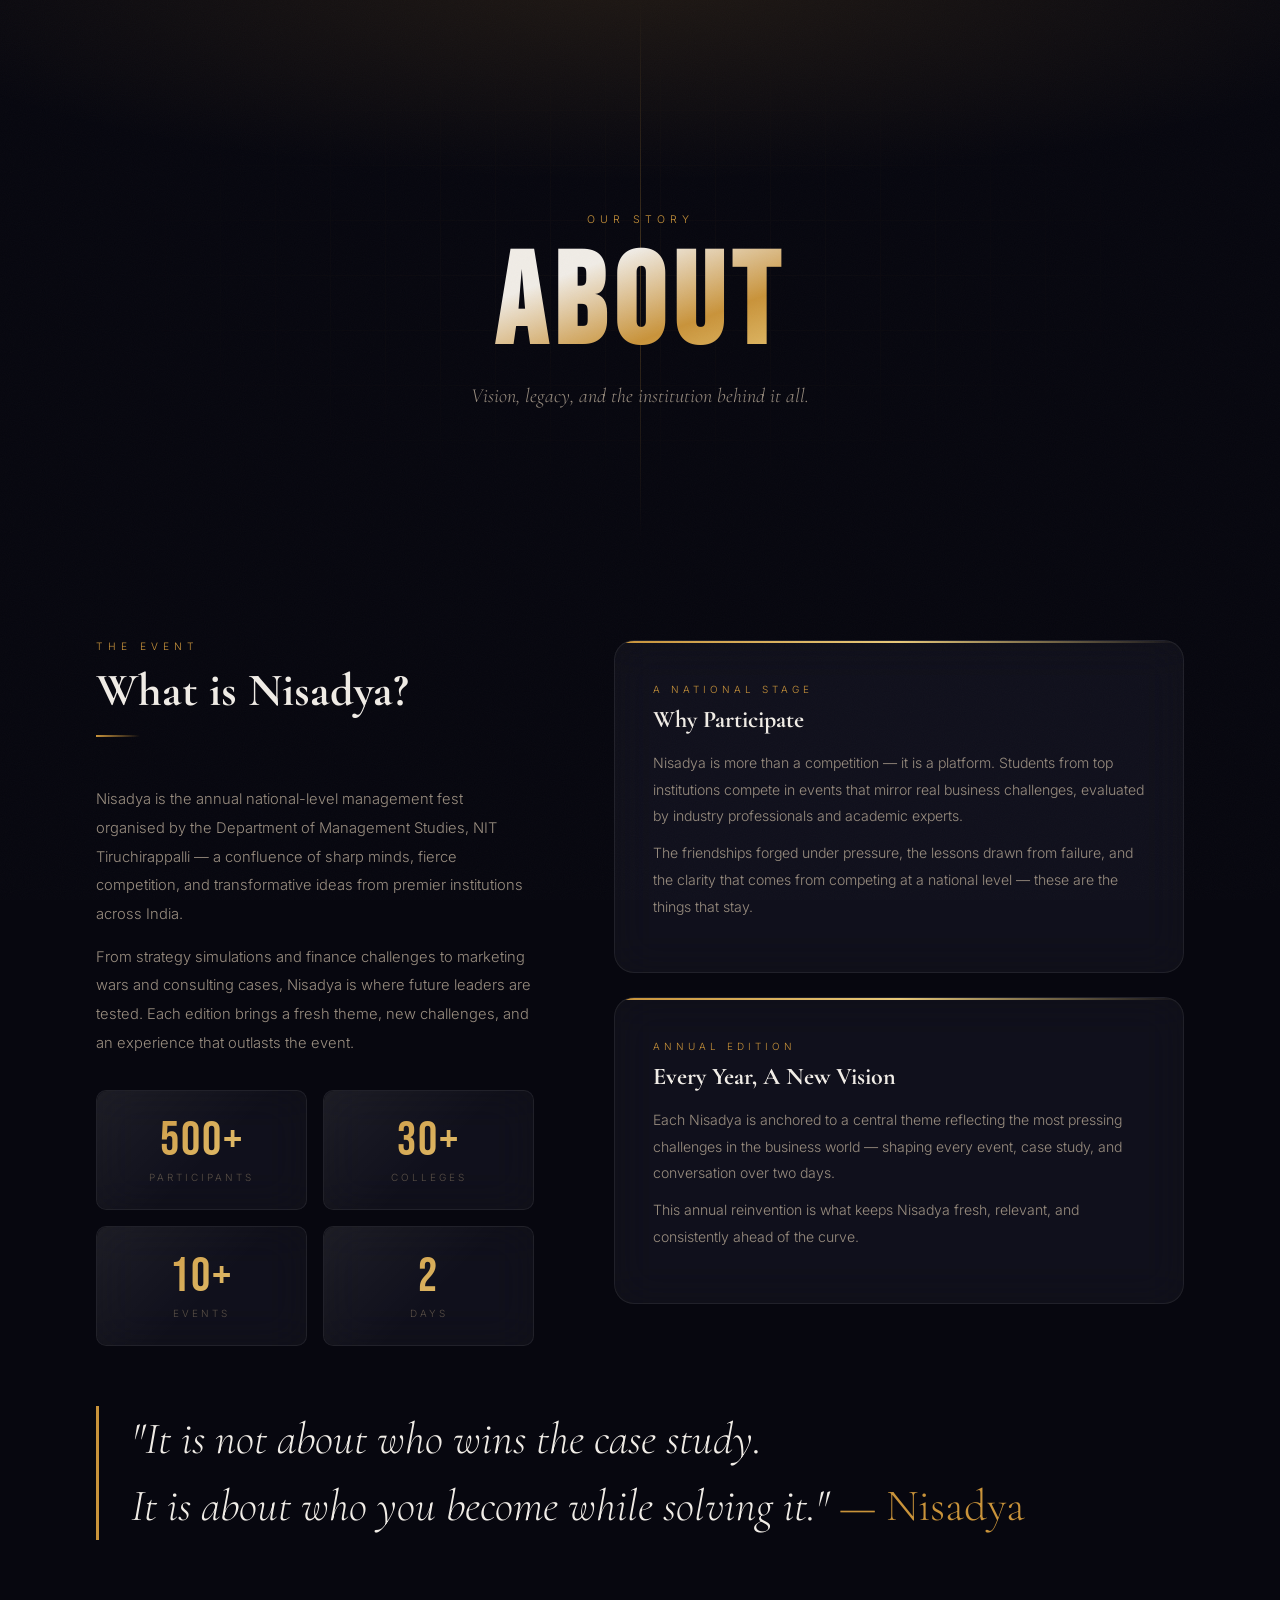
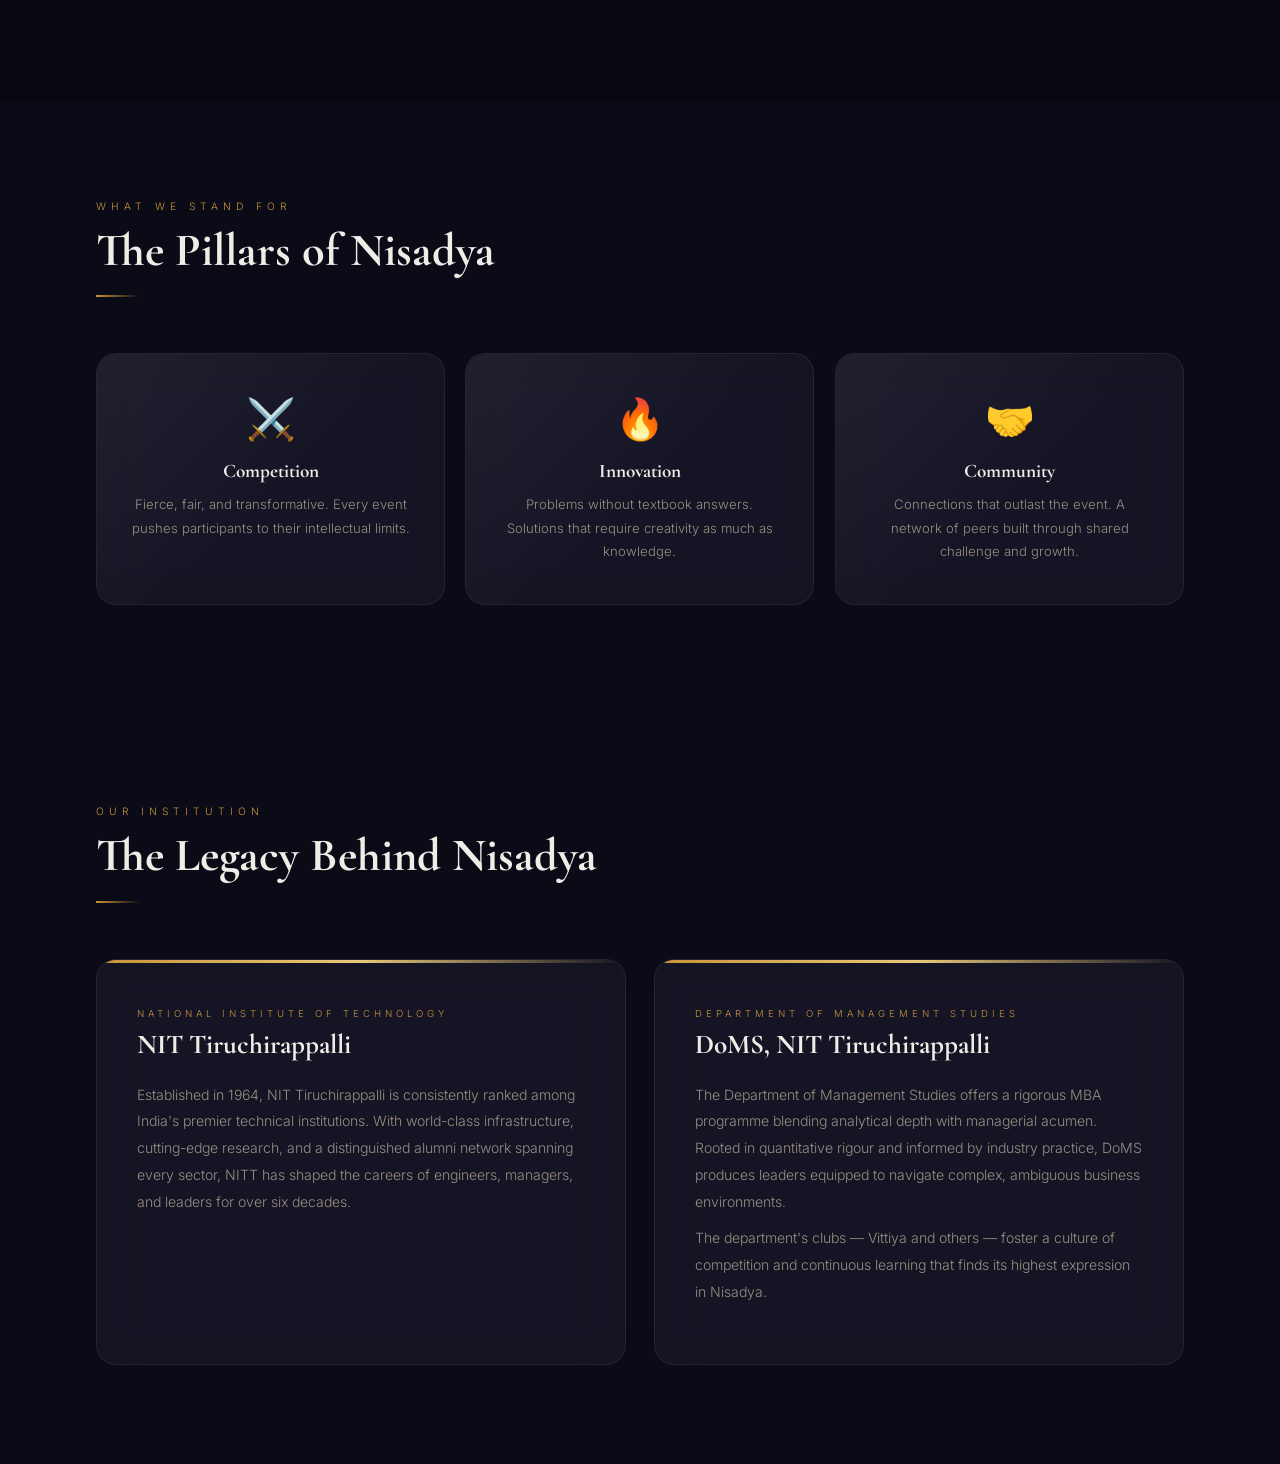
==== commit 11f85f64: "Update about.html with new styles and content" ====
--- a/about.html
+++ b/about.html
@@ -1,41 +1,62 @@
 <!DOCTYPE html>
 <html lang="en" data-theme="dark">
 <head>
-<meta charset="UTF-8"/><meta name="viewport" content="width=device-width,initial-scale=1.0"/>
+<meta charset="UTF-8"/><meta name="viewport" content="width=device-width, initial-scale=1.0, maximum-scale=5.0"/>
 <title>About – Nisadya</title>
 <link rel="stylesheet" href="css/style.css"/>
 <style>
-.pull-quote{font-family:var(--fs);font-style:italic;font-size:clamp(1.5rem,3.5vw,2.6rem);font-weight:300;line-height:1.5;color:var(--tx);border-left:3px solid var(--gold);padding-left:32px;margin:60px 0;}
-.pull-quote em{font-style:normal;color:var(--gold);}
+/* ── ABOUT SPECIFIC ── */
+.about-hero-line{position:absolute;inset:0;overflow:hidden;pointer-events:none;}
+.about-hero-line::before{content:'';position:absolute;top:0;left:50%;width:1px;height:100%;background:linear-gradient(to bottom,transparent,var(--gold),transparent);opacity:.3;}
+.story-pull{font-family:var(--fs);font-style:italic;font-size:clamp(1.6rem,3.5vw,2.8rem);font-weight:300;line-height:1.5;color:var(--tx);border-left:3px solid var(--gold);padding-left:32px;margin:60px 0;}
+.story-pull em{color:var(--gold);font-style:normal;}
+/* Timeline */
+.timeline{position:relative;padding:60px 0;}
+.timeline::before{content:'';position:absolute;left:50%;top:0;bottom:0;width:1px;background:linear-gradient(to bottom,transparent,var(--bdr),transparent);}
+.tl-row{display:grid;grid-template-columns:1fr 60px 1fr;gap:0;margin-bottom:60px;align-items:center;}
+.tl-row:nth-child(even) .tl-content-left{order:3;}
+.tl-row:nth-child(even) .tl-center{order:2;}
+.tl-row:nth-child(even) .tl-content-right{order:1;text-align:right;}
+.tl-content-left,.tl-content-right{padding:0 40px;}
+.tl-center{display:flex;justify-content:center;}
+.tl-node{width:18px;height:18px;border-radius:50%;background:var(--gold);box-shadow:0 0 0 4px var(--bg),0 0 0 6px var(--gold),0 0 20px var(--glow);flex-shrink:0;}
+.tl-year{font-family:var(--fd);font-size:2rem;letter-spacing:3px;color:var(--gold);margin-bottom:6px;}
+.tl-desc{font-size:.88rem;line-height:1.8;color:var(--tx2);}
+/* Values */
 .values-grid{display:grid;grid-template-columns:repeat(3,1fr);gap:20px;margin-top:56px;}
-.value-card{padding:40px 32px;border-radius:var(--rl);text-align:center;transition:transform .4s var(--ease),box-shadow .4s;}
-.value-card:hover{transform:translateY(-10px);box-shadow:0 30px 60px rgba(0,0,0,.3);}
+.value-card{padding:40px 32px;border-radius:var(--rl);text-align:center;transition:transform .4s var(--ease);}
+.value-card:hover{transform:translateY(-8px);}
 [data-theme="light"] .value-card{background:rgba(255,255,255,.8);border:1px solid rgba(0,0,0,.08);}
 .value-icon{font-size:2.5rem;margin-bottom:16px;}
 .value-title{font-family:var(--fs);font-size:1.2rem;font-weight:700;margin-bottom:10px;color:var(--tx);}
 .value-desc{font-size:.82rem;line-height:1.8;color:var(--tx2);}
-/* Parallax about bg */
-.about-parallax-wrap{position:relative;overflow:hidden;}
-.about-parallax-num{position:absolute;right:-40px;top:50%;transform:translateY(-50%);font-family:var(--fd);font-size:clamp(14rem,22vw,22rem);color:rgba(201,147,58,.04);line-height:1;pointer-events:none;-webkit-user-select:none;user-select:none;will-change:transform;}
-@media(max-width:768px){.values-grid{grid-template-columns:1fr;}.about-grid{grid-template-columns:1fr!important;}.about-sticky{position:static!important;}.inst-grid{grid-template-columns:1fr!important;}}
+@media(max-width:768px){
+  .timeline::before{left:20px;}
+  .tl-row{grid-template-columns:40px 1fr;gap:16px;}
+  .tl-row:nth-child(even) .tl-content-left{order:0;}
+  .tl-row:nth-child(even) .tl-content-right{order:0;text-align:left;}
+  .tl-content-left,.tl-content-right{padding:0;}
+  .values-grid{grid-template-columns:1fr;}
+  .about-grid{grid-template-columns:1fr;}
+  .about-sticky{position:static;}
+  .inst-grid{grid-template-columns:1fr;}
+}
 </style>
-  <style>
-  /* REVEAL FALLBACK — guarantees content visible even if JS observer fails */
-  .rv,.rvl,.rvr{transition:opacity .8s ease,transform .8s ease;}
-  </style>
 </head>
 <body>
 <div id="nav-root"></div>
 
-<div class="ph">
-  <div class="ph-glow"></div><div class="ph-grid"></div>
+<div class="ph" style="min-height:60vh;">
+  <div class="ph-glow"></div>
+  <div class="ph-grid"></div>
+  <div class="about-hero-line"></div>
   <p class="ph-label">Our Story</p>
   <h1 class="ph-title">ABOUT</h1>
   <p class="ph-sub">Vision, legacy, and the institution behind it all.</p>
 </div>
 
-<section class="about-body about-parallax-wrap" id="aboutMain">
-  <div class="about-parallax-num" id="aboutParNum">01</div>
+<!-- WHAT IS NISADYA -->
+<section class="about-body">
   <div class="container">
     <div class="about-grid">
       <div class="about-sticky rvl">
@@ -43,7 +64,7 @@
         <h2 class="sec-title">What is Nisadya?</h2>
         <div class="sec-line"></div>
         <p>Nisadya is the annual national-level management fest organised by the Department of Management Studies, NIT Tiruchirappalli — a confluence of sharp minds, fierce competition, and transformative ideas from premier institutions across India.</p>
-        <p>From strategy simulations and finance challenges to marketing wars and consulting cases, Nisadya is where future leaders are tested. Each edition brings a fresh theme and an experience that outlasts the event.</p>
+        <p>From strategy simulations and finance challenges to marketing wars and consulting cases, Nisadya is where future leaders are tested. Each edition brings a fresh theme, new challenges, and an experience that outlasts the event.</p>
         <div class="highlights">
           <div class="hl-card glass rv"><div class="hl-n">500+</div><div class="hl-l">Participants</div></div>
           <div class="hl-card glass rv d1"><div class="hl-n">30+</div><div class="hl-l">Colleges</div></div>
@@ -64,15 +85,19 @@
           <div class="acard-label">Annual Edition</div>
           <h3>Every Year, A New Vision</h3>
           <p>Each Nisadya is anchored to a central theme reflecting the most pressing challenges in the business world — shaping every event, case study, and conversation over two days.</p>
+          <p>This annual reinvention is what keeps Nisadya fresh, relevant, and consistently ahead of the curve.</p>
         </div>
       </div>
     </div>
-    <blockquote class="pull-quote rv">
-      "It is not about who wins the case study.<br>It is about who you <em>become</em> while solving it."
+
+    <!-- Pull quote -->
+    <blockquote class="story-pull rv">
+      "It is not about who wins the case study.<br>It is about who you become while solving it." <em>— Nisadya</em>
     </blockquote>
   </div>
 </section>
 
+<!-- VALUES -->
 <section style="background:var(--bg2);padding:100px 0;">
   <div class="container">
     <span class="eyebrow rv">What We Stand For</span>
@@ -86,21 +111,25 @@
   </div>
 </section>
 
+<!-- INSTITUTE -->
 <section class="inst-section">
   <div class="container">
     <span class="eyebrow rv">Our Institution</span>
     <h2 class="sec-title rv">The Legacy Behind Nisadya</h2>
     <div class="sec-line rv"></div>
     <div class="inst-grid">
-      <div class="inst-card glass tilt rv"><div class="tilt-shine"></div>
+      <div class="inst-card glass tilt rv">
+        <div class="tilt-shine"></div>
         <div class="inst-tag">National Institute of Technology</div>
         <h3>NIT Tiruchirappalli</h3>
-        <p>Established in 1964, NIT Tiruchirappalli is consistently ranked among India's premier technical institutions. With world-class infrastructure, cutting-edge research, and a distinguished alumni network spanning every sector, NITT has shaped careers for over six decades.</p>
+        <p>Established in 1964, NIT Tiruchirappalli is consistently ranked among India's premier technical institutions. With world-class infrastructure, cutting-edge research, and a distinguished alumni network spanning every sector, NITT has shaped the careers of engineers, managers, and leaders for over six decades.</p>
       </div>
-      <div class="inst-card glass tilt rv d2"><div class="tilt-shine"></div>
+      <div class="inst-card glass tilt rv d2">
+        <div class="tilt-shine"></div>
         <div class="inst-tag">Department of Management Studies</div>
         <h3>DoMS, NIT Tiruchirappalli</h3>
-        <p>The Department of Management Studies offers a rigorous MBA programme blending analytical depth with managerial acumen. DoMS produces leaders equipped to navigate complex, ambiguous business environments. The department's clubs — Vittiya among others — foster a culture of competition that finds its highest expression in Nisadya.</p>
+        <p>The Department of Management Studies offers a rigorous MBA programme blending analytical depth with managerial acumen. Rooted in quantitative rigour and informed by industry practice, DoMS produces leaders equipped to navigate complex, ambiguous business environments.</p>
+        <p>The department's clubs — Vittiya and others — foster a culture of competition and continuous learning that finds its highest expression in Nisadya.</p>
       </div>
     </div>
   </div>
@@ -108,27 +137,15 @@
 
 <div id="foot-root"></div>
 <script src="js/config.js"></script>
-<script>
-function initAboutParallax(){
-  const num=document.getElementById('aboutParNum');
-  const sec=document.getElementById('aboutMain');
-  if(!num||!sec)return;
-  window.addEventListener('scroll',()=>{
-    const r=sec.getBoundingClientRect();
-    const prog=(window.innerHeight-r.top)/(r.height+window.innerHeight);
-    num.style.transform=`translateY(calc(-50% + ${prog*80}px))`;
-  });
-}
-boot('about',initAboutParallax);
-</script>
+<script>boot('about');</script>
   <script>
-  // Force all hidden elements visible after 1.5s as failsafe
-  window.addEventListener('load',function(){
+  /* ── REVEAL FAILSAFE: show all hidden elements after 1s ── */
+  window.addEventListener('load', function(){
     setTimeout(function(){
       document.querySelectorAll('.rv,.rvl,.rvr').forEach(function(el){
         el.classList.add('on');
       });
-    },300);
+    }, 1000);
   });
   </script>
 </body>
--- a/css/style.css
+++ b/css/style.css
@@ -1,10 +1,10 @@
 @import url('https://fonts.googleapis.com/css2?family=Cormorant+Garamond:ital,wght@0,300;0,400;0,600;0,700;1,300;1,400&family=Inter:wght@300;400;500;600&family=Bebas+Neue&display=swap');
 
 /* ══ THEME ══ */
-:root{
-  --gold:#C9933A; --gold-lt:#E8C97A; --gold-dim:rgba(201,147,58,.13);
-  --fd:'Bebas Neue',sans-serif; --fs:'Cormorant Garamond',serif; --fb:'Inter',sans-serif;
-  --ease:cubic-bezier(0.16,1,0.3,1); --easeback:cubic-bezier(0.34,1.56,0.64,1);
+:root {
+  --gold:    #C9933A; --gold-lt: #E8C97A; --gold-dim: rgba(201,147,58,.13);
+  --fd: 'Bebas Neue',sans-serif; --fs: 'Cormorant Garamond',serif; --fb: 'Inter',sans-serif;
+  --ease: cubic-bezier(0.16,1,0.3,1); --easeback: cubic-bezier(0.34,1.56,0.64,1);
   --r:10px; --rl:20px;
 }
 :root,[data-theme="dark"]{
@@ -27,7 +27,6 @@
 /* ══ RESET ══ */
 *,*::before,*::after{box-sizing:border-box;margin:0;padding:0;}
 html{scroll-behavior:smooth;}
-/* NO opacity on body — that was causing the yellow screen */
 body{background:var(--bg);color:var(--tx);font-family:var(--fb);font-weight:300;overflow-x:hidden;-webkit-font-smoothing:antialiased;}
 a{color:inherit;text-decoration:none;}
 img,video{display:block;max-width:100%;}
@@ -40,26 +39,28 @@
 body::after{content:'';position:fixed;inset:0;z-index:0;pointer-events:none;opacity:.025;
   background-image:url("data:image/svg+xml,%3Csvg viewBox='0 0 200 200' xmlns='http://www.w3.org/2000/svg'%3E%3Cfilter id='n'%3E%3CfeTurbulence type='fractalNoise' baseFrequency='.85' numOctaves='4' stitchTiles='stitch'/%3E%3C/filter%3E%3Crect width='100%25' height='100%25' filter='url(%23n)'/%3E%3C/svg%3E");background-size:180px;}
 
-/* ══ SCROLL PROGRESS ══ */
-.scroll-bar{position:fixed;top:0;left:0;height:2px;width:0%;z-index:2000;
-  background:linear-gradient(90deg,var(--gold),var(--gold-lt));pointer-events:none;transition:width .1s;}
-
 /* ══ CURSOR ══ */
 .cur-dot{position:fixed;width:7px;height:7px;border-radius:50%;background:var(--cur-d);transform:translate(-50%,-50%);pointer-events:none;z-index:9999;opacity:0;transition:opacity .4s;}
 .cur-ring{position:fixed;width:34px;height:34px;border-radius:50%;border:1px solid var(--cur-r);transform:translate(-50%,-50%);pointer-events:none;z-index:9998;opacity:0;transition:width .35s var(--ease),height .35s var(--ease),border-color .35s,opacity .4s;}
 .cur-dot.on,.cur-ring.on{opacity:1;}
 .cur-ring.h{width:50px;height:50px;border-color:rgba(201,147,58,.4);}
 
+
+
 /* ══ NAV ══ */
-nav{position:fixed;inset:0 0 auto;z-index:1000;display:flex;align-items:center;justify-content:space-between;
-  padding:18px 60px;background:var(--navbg);-webkit-backdrop-filter:blur(24px) saturate(180%);backdrop-filter:blur(24px) saturate(180%);
+nav{position:fixed;inset:0 0 auto;z-index:1000;
+  display:flex;align-items:center;justify-content:space-between;
+  padding:18px 60px;background:var(--navbg);
+  -webkit-backdrop-filter:blur(24px) saturate(180%);backdrop-filter:blur(24px) saturate(180%);
   border-bottom:1px solid var(--bdr2);transition:padding .4s var(--ease),background .4s;}
 nav.scrolled{padding:11px 60px;}
-.nav-logo{display:flex;align-items:center;text-decoration:none!important;}
+.nav-logo{display:flex;align-items:center;text-decoration:none;}
 .nav-logo::after{display:none!important;}
 .logo-area{display:flex;align-items:center;gap:10px;height:42px;}
 .logo-area .logo-img{height:38px;width:auto;object-fit:contain;border-radius:5px;}
-.logo-area .wordmark{font-family:var(--fd);font-size:1.55rem;letter-spacing:5px;background:linear-gradient(135deg,var(--gold),var(--gold-lt));-webkit-background-clip:text;-webkit-text-fill-color:transparent;background-clip:text;}
+.logo-area .wordmark{font-family:var(--fd);font-size:1.55rem;letter-spacing:5px;
+  background:linear-gradient(135deg,var(--gold),var(--gold-lt));
+  -webkit-background-clip:text;-webkit-text-fill-color:transparent;background-clip:text;}
 [data-theme="light"] .logo-area{background:rgba(15,10,3,.07);padding:4px 12px 4px 6px;border-radius:40px;border:1px solid rgba(0,0,0,.07);}
 .nav-links{display:flex;gap:36px;list-style:none;}
 .nav-links a{font-size:.66rem;letter-spacing:2.5px;text-transform:uppercase;color:var(--tx2);font-weight:500;position:relative;padding-bottom:4px;transition:color .3s;}
@@ -101,8 +102,8 @@
 .srch-hint,.srch-empty{text-align:center;padding:36px 0;color:var(--tx3);font-size:.78rem;letter-spacing:2px;}
 mark{background:rgba(201,147,58,.28);color:inherit;border-radius:2px;padding:0 2px;}
 
-/* ══ PAGE HERO (inner pages) ══ */
-.ph{min-height:54vh;display:flex;flex-direction:column;align-items:center;justify-content:center;text-align:center;padding:160px 24px 80px;position:relative;overflow:hidden;}
+/* ══ PAGE HERO ══ */
+.ph{min-height:52vh;display:flex;flex-direction:column;align-items:center;justify-content:center;text-align:center;padding:160px 24px 80px;position:relative;overflow:hidden;}
 .ph-glow{position:absolute;inset:0;pointer-events:none;background:radial-gradient(ellipse 90% 55% at 50% -5%,rgba(201,147,58,.13) 0%,transparent 70%);}
 .ph-grid{position:absolute;inset:0;pointer-events:none;opacity:.03;
   background-image:linear-gradient(var(--gold) 1px,transparent 1px),linear-gradient(90deg,var(--gold) 1px,transparent 1px);
@@ -141,20 +142,34 @@
 .btn::after{content:'';position:absolute;inset:0;border-radius:inherit;background:rgba(255,255,255,.14);opacity:0;transition:opacity .3s;}
 .btn:hover::after{opacity:1;}
 
-/* ══ 3D TILT ══ */
+/* ══ TILT ══ */
 .tilt{transform-style:preserve-3d;will-change:transform;}
 .tilt-shine{position:absolute;inset:0;border-radius:inherit;background:radial-gradient(circle at var(--mx,50%) var(--my,50%),rgba(255,255,255,.13) 0%,transparent 60%);pointer-events:none;opacity:0;transition:opacity .3s;}
 .tilt:hover .tilt-shine{opacity:1;}
 
-/* ══ REVEAL ANIMATIONS ══ */
-.rv{opacity:0;transform:translateY(30px);transition:opacity .8s var(--ease),transform .8s var(--ease);}
-.rvl{opacity:0;transform:translateX(-30px);transition:opacity .8s var(--ease),transform .8s var(--ease);}
-.rvr{opacity:0;transform:translateX(30px);transition:opacity .8s var(--ease),transform .8s var(--ease);}
-.rv.on,.rvl.on,.rvr.on{opacity:1;transform:translate(0)!important;}
+/* ══ REVEAL ══ */
+.rv{opacity:0;transform:translateY(28px);transition:opacity .75s var(--ease),transform .75s var(--ease);}
+.rvl{opacity:0;transform:translateX(-32px);transition:opacity .9s var(--ease),transform .9s var(--ease);}
+.rvr{opacity:0;transform:translateX(32px);transition:opacity .9s var(--ease),transform .9s var(--ease);}
+.rv.on,.rvl.on,.rvr.on{opacity:1;transform:translate(0);}
 .d1{transition-delay:.1s;}.d2{transition-delay:.2s;}.d3{transition-delay:.3s;}.d4{transition-delay:.4s;}
-/* Fallback: if JS fails, show everything after 3 seconds */
-@keyframes revealFallback{to{opacity:1;transform:none;}}
-.no-js .rv,.no-js .rvl,.no-js .rvr{opacity:1;transform:none;}
+
+/* ══ PARALLAX SECTION ══ */
+.parallax-wrap{position:relative;overflow:hidden;}
+.parallax-inner{will-change:transform;}
+
+/* ══ SCROLL PROGRESS ══ */
+.scroll-progress{position:fixed;top:0;left:0;right:0;height:2px;z-index:1001;background:transparent;}
+.scroll-progress-bar{height:100%;width:0%;background:linear-gradient(90deg,var(--gold),var(--gold-lt));transition:width .1s;}
+
+/* ══ FOOTER ══ */
+footer{background:var(--bg);border-top:1px solid var(--bdr2);padding:60px 0 32px;text-align:center;}
+.ft-logo{font-family:var(--fd);font-size:2.4rem;letter-spacing:8px;background:linear-gradient(135deg,var(--gold),var(--gold-lt));-webkit-background-clip:text;-webkit-text-fill-color:transparent;background-clip:text;display:inline-block;margin-bottom:6px;}
+.ft-tag{font-size:.66rem;letter-spacing:3px;text-transform:uppercase;color:var(--tx3);margin-bottom:28px;}
+.ft-links{display:flex;gap:28px;justify-content:center;list-style:none;margin-bottom:28px;}
+.ft-links a{font-size:.65rem;letter-spacing:2px;text-transform:uppercase;color:var(--tx3);transition:color .3s;}
+.ft-links a:hover{color:var(--gold);}
+.ft-copy{font-size:.62rem;color:var(--tx3);}
 
 /* ══ SCHEDULE ══ */
 .sched-section{background:var(--bg2);padding:90px 0 120px;}
@@ -184,7 +199,7 @@
 .ct-map{border-radius:var(--rl);overflow:hidden;border:1px solid var(--bdr);min-height:420px;}
 .ct-map iframe{width:100%;height:100%;border:none;display:block;min-height:420px;}
 .ct-cards{display:flex;flex-direction:column;gap:14px;}
-.ct-card{padding:24px 26px;border-radius:var(--r);transition:transform .3s var(--ease);}
+.ct-card{padding:24px 26px;border-radius:var(--r);transition:transform .3s var(--ease),border-color .3s;}
 .ct-card:hover{transform:translateY(-4px);}
 [data-theme="light"] .ct-card{background:rgba(255,255,255,.8);border:1px solid rgba(0,0,0,.08);box-shadow:0 2px 16px rgba(0,0,0,.05);}
 .ct-icon{font-size:1.2rem;margin-bottom:8px;}
@@ -225,12 +240,12 @@
 .events-section{background:var(--bg);padding:90px 0 120px;}
 .events-grid{display:grid;grid-template-columns:repeat(auto-fill,minmax(320px,1fr));gap:24px;margin-top:56px;}
 .event-card{border-radius:var(--rl);overflow:hidden;position:relative;transition:transform .4s var(--ease),border-color .4s;cursor:pointer;display:flex;flex-direction:column;}
-.event-card:hover{border-color:var(--gold)!important;transform:translateY(-8px);}
+.event-card:hover{border-color:var(--gold)!important;transform:translateY(-6px);}
 [data-theme="light"] .event-card{background:rgba(255,255,255,.85);border:1px solid rgba(0,0,0,.08);box-shadow:0 4px 20px rgba(0,0,0,.07);}
-.event-thumb{height:200px;overflow:hidden;background:var(--bg3);flex-shrink:0;}
+.event-thumb{height:200px;overflow:hidden;background:var(--bg3);position:relative;flex-shrink:0;}
 .event-thumb img{width:100%;height:100%;object-fit:cover;transition:transform .7s var(--ease);}
 .event-card:hover .event-thumb img{transform:scale(1.08);}
-.thumb-fallback{width:100%;height:100%;display:flex;align-items:center;justify-content:center;background:linear-gradient(135deg,var(--bg3),var(--bg2));position:relative;}
+.thumb-fallback{width:100%;height:100%;display:flex;align-items:center;justify-content:center;background:linear-gradient(135deg,var(--bg3),var(--bg2));position:relative;overflow:hidden;}
 .thumb-fallback::before{content:'';position:absolute;inset:0;background:radial-gradient(ellipse at 50% 120%,rgba(201,147,58,.15),transparent 70%);}
 .thumb-initials{font-family:var(--fd);font-size:4rem;letter-spacing:4px;color:rgba(201,147,58,.25);position:relative;z-index:1;}
 .event-body{padding:26px 26px 28px;display:flex;flex-direction:column;flex:1;}
@@ -243,6 +258,8 @@
 .ig-orb{position:absolute;border-radius:50%;pointer-events:none;filter:blur(90px);}
 .ig-orb-1{width:500px;height:500px;top:-150px;left:-100px;animation:float 9s ease-in-out infinite;background:radial-gradient(circle,rgba(131,58,180,.07),transparent);}
 .ig-orb-2{width:400px;height:400px;bottom:-100px;right:-80px;animation:float 7s ease-in-out infinite reverse;background:radial-gradient(circle,rgba(201,147,58,.08),transparent);}
+[data-theme="light"] .ig-orb-1{background:radial-gradient(circle,rgba(131,58,180,.04),transparent);}
+[data-theme="light"] .ig-orb-2{background:radial-gradient(circle,rgba(180,120,20,.05),transparent);}
 .ig-profile{padding:36px 44px;border-radius:var(--rl);margin-bottom:48px;display:flex;align-items:center;gap:36px;position:relative;overflow:hidden;}
 .ig-profile::before{content:'';position:absolute;inset:0;pointer-events:none;background:linear-gradient(135deg,rgba(131,58,180,.08),rgba(201,147,58,.06),rgba(255,100,50,.04));}
 [data-theme="light"] .ig-profile{background:rgba(255,255,255,.85);border:1px solid rgba(0,0,0,.08);box-shadow:0 4px 30px rgba(0,0,0,.07);}
@@ -258,11 +275,13 @@
 .ig-tab.active{color:var(--tx);border-bottom-color:var(--tx);}
 .ig-grid{display:grid;grid-template-columns:repeat(3,1fr);gap:3px;margin-top:4px;}
 .ig-cell{position:relative;aspect-ratio:1/1;overflow:hidden;cursor:pointer;background:var(--bg3);}
+[data-theme="light"] .ig-cell{background:var(--bg2);}
 .ig-cell img,.ig-cell video{width:100%;height:100%;object-fit:cover;transition:transform .5s var(--ease);}
 .ig-cell:hover img,.ig-cell:hover video{transform:scale(1.06);}
 .ig-cell-ov{position:absolute;inset:0;background:rgba(0,0,0,.52);display:flex;align-items:center;justify-content:center;opacity:0;transition:opacity .3s;}
+[data-theme="light"] .ig-cell-ov{background:rgba(10,6,0,.42);}
 .ig-cell:hover .ig-cell-ov{opacity:1;}
-.ig-cell-ov span{color:#fff;font-size:.85rem;font-weight:600;display:flex;align-items:center;gap:6px;}
+.ig-cell-ov span{color:#fff;font-size:.85rem;font-weight:600;display:flex;align-items:center;gap:6px;letter-spacing:1px;}
 .ig-cell-ph{width:100%;height:100%;display:flex;flex-direction:column;align-items:center;justify-content:center;gap:8px;background:linear-gradient(135deg,var(--bg3),var(--bg2));}
 .ig-cell-ph .ico{font-size:2rem;opacity:.3;}
 .ig-cell-ph p{font-size:.6rem;letter-spacing:2px;text-transform:uppercase;color:var(--tx3);}
@@ -275,64 +294,147 @@
 .reel-modal-close:hover{transform:scale(1.12);}
 .ig-cta{margin-top:56px;padding:44px 40px;border-radius:var(--rl);text-align:center;position:relative;overflow:hidden;background:linear-gradient(135deg,rgba(131,58,180,.08),rgba(201,147,58,.07),rgba(255,100,50,.05));border:1px solid var(--bdr);}
 [data-theme="light"] .ig-cta{background:rgba(255,255,255,.7);border-color:rgba(0,0,0,.08);}
-.ig-cta h3{font-family:var(--fs);font-size:1.8rem;font-weight:700;margin-bottom:8px;color:var(--tx);}
-.ig-cta p{font-size:.88rem;color:var(--tx2);margin-bottom:24px;line-height:1.7;max-width:460px;margin-left:auto;margin-right:auto;}
+.ig-cta h3{font-family:var(--fs);font-size:1.8rem;font-weight:700;margin-bottom:8px;color:var(--tx);position:relative;}
+.ig-cta p{font-size:.88rem;color:var(--tx2);margin-bottom:24px;line-height:1.7;max-width:460px;margin-left:auto;margin-right:auto;position:relative;}
 
 /* ══ LOAD MSG ══ */
 .load-msg{grid-column:1/-1;text-align:center;padding:80px 0;color:var(--tx3);font-size:.85rem;letter-spacing:2px;}
 
-/* ══ FOOTER ══ */
-footer{background:var(--bg);border-top:1px solid var(--bdr2);padding:60px 0 32px;text-align:center;}
-.ft-logo{font-family:var(--fd);font-size:2.4rem;letter-spacing:8px;background:linear-gradient(135deg,var(--gold),var(--gold-lt));-webkit-background-clip:text;-webkit-text-fill-color:transparent;background-clip:text;display:inline-block;margin-bottom:6px;}
-.ft-tag{font-size:.66rem;letter-spacing:3px;text-transform:uppercase;color:var(--tx3);margin-bottom:28px;}
-.ft-links{display:flex;gap:28px;justify-content:center;list-style:none;margin-bottom:28px;}
-.ft-links a{font-size:.65rem;letter-spacing:2px;text-transform:uppercase;color:var(--tx3);transition:color .3s;}
-.ft-links a:hover{color:var(--gold);}
-.ft-copy{font-size:.62rem;color:var(--tx3);}
-
 /* ══ ANIMATIONS ══ */
 @keyframes fadeUp{from{opacity:0;transform:translateY(24px);}to{opacity:1;transform:translateY(0);}}
-@keyframes fadeIn{from{opacity:0;}to{opacity:1;}}
 @keyframes float{0%,100%{transform:translateY(0);}50%{transform:translateY(-16px);}}
+@keyframes pulsegold{0%,100%{box-shadow:0 0 0 3px var(--bg),0 0 0 5px rgba(201,147,58,.4);}50%{box-shadow:0 0 0 3px var(--bg),0 0 0 8px rgba(201,147,58,.7);}}
+@keyframes shimmer{0%,100%{opacity:.4;}50%{opacity:1;}}
 @keyframes marquee{from{transform:translateX(0);}to{transform:translateX(-50%);}}
-@keyframes shimmer{0%,100%{opacity:.4;}50%{opacity:1;}}
 
 /* ══ RESPONSIVE ══ */
 @media(max-width:1024px){.container{padding:0 32px;}}
+/* ══ RESPONSIVE — FULL MOBILE OPTIMIZATION ══ */
+@media(max-width:1024px){
+  .container{padding:0 32px;}
+  .about-grid{gap:48px;}
+  .inst-grid,.values-grid{grid-template-columns:1fr 1fr;}
+  .scene-grid{grid-template-columns:1fr 1fr;}
+  .story-split{grid-template-columns:1fr;gap:40px;}
+  .reveal-grid{grid-template-columns:1fr;}
+  .preview-grid{grid-template-columns:1fr 1fr;}
+}
+
 @media(max-width:768px){
+  /* NAV */
   nav{padding:12px 20px;}
   nav.scrolled{padding:9px 20px;}
   .nav-links,.nav-cta{display:none;}
   .ham{display:flex;}
-  /* Make nav-r compact on mobile */
+  /* Nav right side — compact on mobile */
   .nav-r{gap:6px;}
   .nav-icon{width:32px;height:32px;font-size:.75rem;}
-  /* Logo area smaller on mobile */
+  /* Logo smaller */
   .logo-area{height:34px;}
   .logo-area .logo-img{height:30px;}
-  .logo-area .wordmark{font-size:1.2rem;letter-spacing:3px;}
+  .logo-area .wordmark{font-size:1.15rem;letter-spacing:3px;}
   [data-theme="light"] .logo-area{padding:3px 10px 3px 5px;}
-  /* Mobile menu full screen */
-  .mob-menu a{font-size:2rem;letter-spacing:4px;}
-  .container{padding:0 20px;}
-  .sched-grid,.ct-grid,.inst-grid,.about-grid{grid-template-columns:1fr;}
-  section{padding:70px 0;}
+
+  /* LAYOUT */
+  .container{padding:0 18px;}
+  section{padding:60px 0;}
+  .ph{padding:120px 16px 60px;}
+
+  /* GRIDS → single column */
+  .sched-grid,.ct-grid,.inst-grid,.about-grid,
+  .inst-grid,.values-grid,.scene-grid,
+  .reveal-grid,.preview-grid{grid-template-columns:1fr;}
+
+  /* ABOUT */
+  .about-sticky{position:static;}
+  .about-parallax-num{display:none;}
+  .highlights{grid-template-columns:1fr 1fr;}
+
+  /* STATS */
+  .stats-row{grid-template-columns:1fr 1fr;}
+  .stat-item:nth-child(2){border-right:none;}
+
+  /* HORIZONTAL SCROLL */
+  .hscroll-track{padding:16px 18px 32px;}
+  .hcard{flex:0 0 240px;}
+
+  /* PIN SECTION */
+  .pin-section{height:300vh;}
+  .pin-step-title{font-size:clamp(1.8rem,6vw,2.8rem);}
+  .pin-step-body{font-size:.88rem;}
+
+  /* STORY */
+  .story-number{font-size:clamp(6rem,15vw,10rem);}
+  .story-content{padding:80px 0;}
+
+  /* TEXT REVEAL */
+  .word-inner{font-size:clamp(1.8rem,7vw,3rem);}
+
+  /* EVENTS */
+  .events-grid{grid-template-columns:1fr;}
+
+  /* SCENE */
+  .scene-grid{grid-template-columns:1fr;}
+
+  /* FOOTER */
+  .ft-links{gap:16px;flex-wrap:wrap;justify-content:center;}
+  .ft-links a{font-size:.6rem;}
+
+  /* IG */
+  .ig-profile-card,.ig-profile{flex-direction:column;text-align:center;padding:24px 20px;}
+  .ig-grid{gap:1px;}
+
+  /* SCHED */
+  .sched-header{padding:20px 20px;}
+  .tl-item{padding:0 16px 0 16px;}
+
+  /* PULL QUOTE */
+  .pull-quote{font-size:clamp(1.2rem,4vw,2rem);padding-left:20px;}
 }
+
 @media(max-width:480px){
-  .ph{padding:120px 16px 50px;}
-  nav{padding:10px 16px;}
+  nav{padding:10px 14px;}
   .nav-r{gap:4px;}
-  .nav-icon{width:30px;height:30px;font-size:.7rem;}
-}
-
-/* ══ INDEX PAGE SECTIONS ══ */
-/* Story section */
+  .nav-icon{width:28px;height:28px;font-size:.7rem;}
+  .logo-area .wordmark{font-size:1rem;letter-spacing:2px;}
+  .container{padding:0 14px;}
+  section{padding:50px 0;}
+  .ph{padding:110px 14px 50px;}
+  .ph-title{letter-spacing:4px;}
+  .stats-row{grid-template-columns:1fr 1fr;}
+  .stat-n{font-size:2.8rem;}
+  .hcard{flex:0 0 200px;}
+  .preview-grid{grid-template-columns:1fr;}
+  .pcard{padding:28px 24px;}
+  .values-grid{grid-template-columns:1fr;}
+  .scene-grid{grid-template-columns:1fr;}
+  .acard{padding:28px 24px;}
+  .inst-card{padding:32px 24px;}
+  .highlights{grid-template-columns:1fr 1fr;}
+  .sched-grid{grid-template-columns:1fr;}
+  .ct-grid{grid-template-columns:1fr;}
+  .ig-grid{gap:1px;}
+  .ft-links{flex-direction:column;align-items:center;gap:12px;}
+}}
+/* ══ MISSING INDEX SECTION STYLES ══ */
+.mq-band{overflow:hidden;padding:20px 0;background:var(--bg2);border-top:1px solid var(--bdr2);border-bottom:1px solid var(--bdr2);}
+.mq-track{display:flex;white-space:nowrap;animation:marquee 20s linear infinite;}
+.mq-item{font-family:var(--fd);font-size:1.1rem;letter-spacing:5px;color:var(--tx3);padding:0 44px;display:inline-flex;align-items:center;gap:18px;text-transform:uppercase;}
+.mq-sep{width:4px;height:4px;border-radius:50%;background:var(--gold);display:inline-block;}
+.stats-band{background:var(--bg2);border-bottom:1px solid var(--bdr2);}
+.stats-row{display:grid;grid-template-columns:repeat(4,1fr);}
+.stat-item{padding:40px 24px;text-align:center;border-right:1px solid var(--bdr2);position:relative;overflow:hidden;cursor:default;}
+.stat-item:last-child{border-right:none;}
+.stat-item::before{content:'';position:absolute;inset:0;background:radial-gradient(ellipse at 50% 100%,rgba(201,147,58,.1) 0%,transparent 70%);opacity:0;transition:opacity .5s;}
+.stat-item:hover::before{opacity:1;}
+.stat-n{font-family:var(--fd);font-size:3.8rem;line-height:1;letter-spacing:2px;background:linear-gradient(135deg,var(--gold),var(--gold-lt));-webkit-background-clip:text;-webkit-text-fill-color:transparent;background-clip:text;}
+.stat-l{font-size:.62rem;letter-spacing:3px;text-transform:uppercase;color:var(--tx3);margin-top:8px;}
 .story-section{position:relative;min-height:100vh;overflow:hidden;background:var(--bg);display:flex;align-items:center;}
 .story-parallax-bg{position:absolute;inset:-20%;z-index:0;pointer-events:none;will-change:transform;}
 .story-bg-word{position:absolute;top:50%;left:50%;transform:translate(-50%,-50%);font-family:var(--fd);font-size:clamp(12rem,25vw,24rem);letter-spacing:20px;color:rgba(201,147,58,.028);white-space:nowrap;pointer-events:none;-webkit-user-select:none;user-select:none;will-change:transform;}
 .story-content{position:relative;z-index:2;width:100%;padding:120px 0;}
 .story-split{display:grid;grid-template-columns:1fr 1fr;gap:80px;align-items:center;}
-.story-number{font-family:var(--fd);font-size:clamp(10rem,18vw,18rem);line-height:1;color:rgba(201,147,58,.07);letter-spacing:4px;-webkit-user-select:none;user-select:none;will-change:transform;transition:color .6s;}
+.story-number{font-family:var(--fd);font-size:clamp(10rem,18vw,18rem);line-height:1;color:rgba(201,147,58,.07);letter-spacing:4px;-webkit-user-select:none;user-select:none;will-change:transform;}
 .story-left:hover .story-number{color:rgba(201,147,58,.14);}
 .story-eyebrow{font-size:.66rem;letter-spacing:5px;text-transform:uppercase;color:var(--gold);margin-bottom:16px;display:block;}
 .story-heading{font-family:var(--fs);font-size:clamp(2.2rem,4vw,3.4rem);font-weight:700;line-height:1.2;color:var(--tx);margin-bottom:24px;}
@@ -340,10 +442,8 @@
 .story-body{font-size:.95rem;line-height:2;color:var(--tx2);}
 .story-body p{margin-bottom:16px;}
 .story-divider{width:60px;height:2px;background:linear-gradient(90deg,var(--gold),transparent);margin:28px 0;}
-
-/* Scene cards */
 .scene-section{padding:120px 0;background:var(--bg2);position:relative;overflow:hidden;}
-.scene-glow{position:absolute;top:50%;left:50%;transform:translate(-50%,-50%);width:600px;height:600px;border-radius:50%;background:radial-gradient(circle,rgba(201,147,58,.06) 0%,transparent 70%);pointer-events:none;}
+.scene-glow{position:absolute;top:50%;left:50%;transform:translate(-50%,-50%);width:600px;height:600px;border-radius:50%;background:radial-gradient(circle,rgba(201,147,58,.06),transparent 70%);pointer-events:none;}
 .scene-grid{display:grid;grid-template-columns:repeat(3,1fr);gap:24px;margin-top:64px;}
 .scene-card{border-radius:var(--rl);overflow:hidden;position:relative;aspect-ratio:3/4;cursor:pointer;transform-style:preserve-3d;will-change:transform;transition:box-shadow .4s;}
 .scene-card:hover{box-shadow:0 40px 80px rgba(0,0,0,.5),0 0 0 1px rgba(201,147,58,.2);}
@@ -351,7 +451,7 @@
 .scene-card:hover .scene-card-bg{transform:scale(1.06);}
 .scene-card-overlay{position:absolute;inset:0;background:linear-gradient(to top,rgba(7,7,15,.95) 0%,rgba(7,7,15,.2) 55%,transparent 100%);}
 [data-theme="light"] .scene-card-overlay{background:linear-gradient(to top,rgba(15,8,0,.88) 0%,transparent 55%);}
-.scene-card-glow{position:absolute;inset:0;background:radial-gradient(circle at var(--mx,50%) var(--my,50%),rgba(201,147,58,.18) 0%,transparent 55%);opacity:0;transition:opacity .4s;pointer-events:none;}
+.scene-card-glow{position:absolute;inset:0;background:radial-gradient(circle at var(--mx,50%) var(--my,50%),rgba(201,147,58,.18),transparent 55%);opacity:0;transition:opacity .4s;pointer-events:none;}
 .scene-card:hover .scene-card-glow{opacity:1;}
 .scene-card-num{position:absolute;top:24px;left:28px;font-family:var(--fd);font-size:3.5rem;color:rgba(201,147,58,.25);letter-spacing:3px;line-height:1;}
 .scene-card-body{position:absolute;bottom:0;left:0;right:0;padding:32px 28px;}
@@ -361,8 +461,6 @@
 .scene-card:hover .scene-card-bar{width:56px;}
 .scene-card-arrow{position:absolute;top:24px;right:28px;width:36px;height:36px;border-radius:50%;background:rgba(201,147,58,0);border:1px solid rgba(201,147,58,.3);display:flex;align-items:center;justify-content:center;font-size:.8rem;color:var(--gold);transition:background .3s,transform .3s var(--easeback);}
 .scene-card:hover .scene-card-arrow{background:var(--gold);color:#0a0800;transform:scale(1.1) rotate(45deg);}
-
-/* Pinned storytelling */
 .pin-section{position:relative;height:400vh;}
 .pin-sticky{position:sticky;top:0;height:100vh;overflow:hidden;display:flex;align-items:center;justify-content:center;}
 .pin-bg{position:absolute;inset:0;background:var(--bg);}
@@ -377,8 +475,6 @@
 .pin-progress{position:absolute;bottom:48px;left:50%;transform:translateX(-50%);display:flex;gap:12px;z-index:3;}
 .pin-prog-dot{width:8px;height:8px;border-radius:50%;background:rgba(201,147,58,.25);transition:background .4s,transform .4s;}
 .pin-prog-dot.active{background:var(--gold);transform:scale(1.4);}
-
-/* Text reveal section */
 .reveal-section{padding:140px 0;background:var(--bg2);overflow:hidden;}
 .reveal-grid{display:grid;grid-template-columns:1fr 1fr;gap:80px;align-items:center;}
 .word-reveal{overflow:hidden;}
@@ -390,8 +486,6 @@
 .reveal-text.on{opacity:1;transform:translateY(0);}
 .reveal-cta{margin-top:32px;opacity:0;transform:translateY(20px);transition:opacity .8s .7s var(--ease),transform .8s .7s var(--ease);}
 .reveal-cta.on{opacity:1;transform:translateY(0);}
-
-/* Horizontal scroll events */
 .hscroll-section{padding:100px 0;background:var(--bg);overflow:hidden;}
 .hscroll-track{display:flex;gap:20px;padding:20px 56px 40px;overflow-x:auto;scrollbar-width:none;cursor:grab;}
 .hscroll-track::-webkit-scrollbar{display:none;}
@@ -407,8 +501,6 @@
 .hcard-num{font-family:var(--fd);font-size:3rem;color:rgba(201,147,58,.35);line-height:1;margin-bottom:4px;}
 .hcard-name{font-family:var(--fs);font-size:1.2rem;font-weight:700;color:#fff;margin-bottom:4px;line-height:1.3;}
 .hcard-date{font-size:.62rem;letter-spacing:2px;text-transform:uppercase;color:rgba(201,147,58,.8);}
-
-/* Preview nav cards */
 .preview-grid{display:grid;grid-template-columns:repeat(2,1fr);gap:24px;margin-top:60px;}
 .pcard{padding:44px 40px;border-radius:var(--rl);cursor:pointer;position:relative;transition:transform .4s var(--ease);overflow:hidden;}
 .pcard::after{content:'';position:absolute;bottom:0;left:0;right:0;height:2px;background:linear-gradient(90deg,var(--gold),var(--gold-lt),transparent);transform:scaleX(0);transform-origin:left;transition:transform .5s var(--ease);}
@@ -418,24 +510,11 @@
 .pcard-n{font-family:var(--fd);font-size:4.5rem;line-height:1;letter-spacing:2px;color:rgba(201,147,58,.1);margin-bottom:20px;}
 .pcard h3{font-family:var(--fs);font-size:1.45rem;font-weight:700;margin-bottom:12px;color:var(--tx);}
 .pcard p{font-size:.88rem;color:var(--tx2);line-height:1.85;margin-bottom:28px;}
-
-/* Stats band */
-.stats-band{background:var(--bg2);border-bottom:1px solid var(--bdr2);}
-.stats-row{display:grid;grid-template-columns:repeat(4,1fr);}
-.stat-item{padding:40px 24px;text-align:center;border-right:1px solid var(--bdr2);position:relative;overflow:hidden;cursor:default;}
-.stat-item:last-child{border-right:none;}
-.stat-item::before{content:'';position:absolute;inset:0;background:radial-gradient(ellipse at 50% 100%,rgba(201,147,58,.1) 0%,transparent 70%);opacity:0;transition:opacity .5s;}
-.stat-item:hover::before{opacity:1;}
-.stat-n{font-family:var(--fd);font-size:3.8rem;line-height:1;letter-spacing:2px;background:linear-gradient(135deg,var(--gold),var(--gold-lt));-webkit-background-clip:text;-webkit-text-fill-color:transparent;background-clip:text;}
-.stat-l{font-size:.62rem;letter-spacing:3px;text-transform:uppercase;color:var(--tx3);margin-top:8px;}
-
-/* Marquee */
-.mq-band{overflow:hidden;padding:20px 0;background:var(--bg2);border-top:1px solid var(--bdr2);border-bottom:1px solid var(--bdr2);}
-.mq-track{display:flex;white-space:nowrap;animation:marquee 20s linear infinite;}
-.mq-item{font-family:var(--fd);font-size:1.1rem;letter-spacing:5px;color:var(--tx3);padding:0 44px;display:inline-flex;align-items:center;gap:18px;text-transform:uppercase;}
-.mq-sep{width:4px;height:4px;border-radius:50%;background:var(--gold);display:inline-block;}
-
-/* About page extras */
+.events-bg-text{position:absolute;bottom:-20px;right:-40px;font-family:var(--fd);font-size:clamp(8rem,16vw,16rem);color:rgba(201,147,58,.025);line-height:1;pointer-events:none;-webkit-user-select:none;user-select:none;white-space:nowrap;}
+.event-thumb-overlay{position:absolute;inset:0;background:linear-gradient(to top,rgba(7,7,15,.6),transparent 60%);opacity:0;transition:opacity .4s;}
+.event-card:hover .event-thumb-overlay{opacity:1;}
+.about-parallax-wrap{position:relative;overflow:hidden;}
+.about-parallax-num{position:absolute;right:-40px;top:50%;transform:translateY(-50%);font-family:var(--fd);font-size:clamp(14rem,22vw,22rem);color:rgba(201,147,58,.04);line-height:1;pointer-events:none;-webkit-user-select:none;user-select:none;will-change:transform;}
 .pull-quote{font-family:var(--fs);font-style:italic;font-size:clamp(1.5rem,3.5vw,2.6rem);font-weight:300;line-height:1.5;color:var(--tx);border-left:3px solid var(--gold);padding-left:32px;margin:60px 0;}
 .pull-quote em{font-style:normal;color:var(--gold);}
 .values-grid{display:grid;grid-template-columns:repeat(3,1fr);gap:20px;margin-top:56px;}
@@ -445,31 +524,39 @@
 .value-icon{font-size:2.5rem;margin-bottom:16px;}
 .value-title{font-family:var(--fs);font-size:1.2rem;font-weight:700;margin-bottom:10px;color:var(--tx);}
 .value-desc{font-size:.82rem;line-height:1.8;color:var(--tx2);}
-.about-parallax-wrap{position:relative;overflow:hidden;}
-.about-parallax-num{position:absolute;right:-40px;top:50%;transform:translateY(-50%);font-family:var(--fd);font-size:clamp(14rem,22vw,22rem);color:rgba(201,147,58,.04);line-height:1;pointer-events:none;-webkit-user-select:none;user-select:none;will-change:transform;}
-
-/* Schedule extras */
 .sched-parallax-word{position:absolute;top:50%;left:50%;transform:translate(-50%,-50%);font-family:var(--fd);font-size:clamp(10rem,20vw,20rem);color:rgba(201,147,58,.025);white-space:nowrap;pointer-events:none;-webkit-user-select:none;user-select:none;will-change:transform;}
-
-/* Events extras */
-.events-bg-text{position:absolute;bottom:-20px;right:-40px;font-family:var(--fd);font-size:clamp(8rem,16vw,16rem);color:rgba(201,147,58,.025);line-height:1;pointer-events:none;-webkit-user-select:none;user-select:none;white-space:nowrap;}
-.event-thumb-overlay{position:absolute;inset:0;background:linear-gradient(to top,rgba(7,7,15,.6) 0%,transparent 60%);opacity:0;transition:opacity .4s;}
-.event-card:hover .event-thumb-overlay{opacity:1;}
-
-/* Mobile responsive for new sections */
-@media(max-width:900px){
-  .story-split{grid-template-columns:1fr;gap:40px;}
-  .scene-grid{grid-template-columns:1fr 1fr;}
-  .reveal-grid{grid-template-columns:1fr;}
-  .values-grid{grid-template-columns:1fr 1fr;}
-}
-@media(max-width:600px){
-  .scene-grid{grid-template-columns:1fr;}
-  .preview-grid{grid-template-columns:1fr;}
-  .stats-row{grid-template-columns:1fr 1fr;}
-  .events-grid{grid-template-columns:1fr;}
-  .values-grid{grid-template-columns:1fr;}
-  .hscroll-track{padding:20px 20px 40px;}
-  .story-number{font-size:clamp(6rem,12vw,10rem);}
-  .pin-step-title{font-size:clamp(1.8rem,7vw,3rem);}
-}
+/* IG page extras */
+.ig-profile-card{padding:28px 32px;border-radius:var(--rl);margin-bottom:36px;display:flex;align-items:center;gap:28px;position:relative;overflow:hidden;z-index:1;transition:transform .4s var(--ease);}
+.ig-profile-card:hover{transform:translateY(-4px);}
+.ig-profile-card::before{content:'';position:absolute;inset:0;pointer-events:none;background:linear-gradient(135deg,rgba(131,58,180,.09),rgba(201,147,58,.07),rgba(255,100,50,.04));}
+[data-theme="light"] .ig-profile-card{background:rgba(255,255,255,.88);border:1px solid rgba(0,0,0,.08);box-shadow:0 4px 30px rgba(0,0,0,.08);}
+.ig-stats{display:flex;gap:0;margin-bottom:20px;border-top:1px solid var(--bdr2);border-bottom:1px solid var(--bdr2);}
+.ig-stat{flex:1;text-align:center;padding:14px 8px;}
+.ig-stat-n{font-family:var(--fd);font-size:1.4rem;letter-spacing:1px;color:var(--tx);display:block;}
+.ig-stat-l{font-size:.6rem;letter-spacing:2px;text-transform:uppercase;color:var(--tx3);margin-top:2px;display:block;}
+.ig-stat+.ig-stat{border-left:1px solid var(--bdr2);}
+.ig-tabbar{display:flex;border-bottom:1px solid var(--bdr2);margin-bottom:2px;}
+.ig-tab-btn{flex:1;display:flex;align-items:center;justify-content:center;gap:8px;padding:14px 8px;cursor:pointer;border:none;background:transparent;color:var(--tx3);font-size:.68rem;letter-spacing:2px;text-transform:uppercase;font-family:var(--fb);border-bottom:2px solid transparent;transition:color .3s,border-color .3s;margin-bottom:-1px;}
+.ig-tab-btn.active{color:var(--tx);border-bottom-color:var(--tx);}
+.ig-cell-thumb{width:100%;height:100%;object-fit:cover;display:block;transition:transform .4s var(--ease);}
+.ig-cell:hover .ig-cell-thumb{transform:scale(1.05);}
+.ig-cell-ph{width:100%;height:100%;display:flex;flex-direction:column;align-items:center;justify-content:center;gap:6px;background:linear-gradient(135deg,var(--bg3),var(--bg2));}
+.ig-cell-ph-icon{font-size:1.6rem;opacity:.3;}
+.ig-cell-ph-txt{font-size:.55rem;letter-spacing:2px;text-transform:uppercase;color:var(--tx3);text-align:center;padding:0 8px;}
+.ig-cell-overlay{position:absolute;inset:0;background:rgba(0,0,0,.45);display:flex;align-items:center;justify-content:center;opacity:0;transition:opacity .3s;}
+[data-theme="light"] .ig-cell-overlay{background:rgba(10,6,0,.38);}
+.ig-cell:hover .ig-cell-overlay{opacity:1;}
+.ig-cell-play{color:#fff;font-size:1.6rem;filter:drop-shadow(0 2px 6px rgba(0,0,0,.5));}
+.ig-cell-type{position:absolute;top:6px;right:6px;color:#fff;font-size:.85rem;filter:drop-shadow(0 1px 4px rgba(0,0,0,.6));}
+.reel-modal-wrap{position:relative;width:min(400px,96vw);}
+.reel-modal-iframe{width:100%;height:min(710px,85vh);border:none;border-radius:var(--rl);display:block;}
+.reel-modal-close{position:absolute;top:-14px;right:-14px;width:36px;height:36px;border-radius:50%;background:#fff;border:none;cursor:pointer;font-size:.9rem;display:flex;align-items:center;justify-content:center;box-shadow:0 4px 20px rgba(0,0,0,.5);transition:transform .25s var(--easeback);z-index:1;}
+.reel-modal-close:hover{transform:scale(1.15);}
+.ig-follow-btn{display:inline-flex;align-items:center;gap:8px;padding:10px 22px;border-radius:40px;border:none;cursor:pointer;font-size:.68rem;font-weight:600;letter-spacing:2px;text-transform:uppercase;color:#fff;background:linear-gradient(135deg,#833ab4,#fd1d1d,#fcb045);transition:transform .3s var(--easeback),box-shadow .3s;}
+.ig-follow-btn:hover{transform:translateY(-2px) scale(1.03);box-shadow:0 10px 36px rgba(131,58,180,.4);}
+.ig-handle-label{font-size:.6rem;letter-spacing:3px;text-transform:uppercase;color:var(--tx3);margin-bottom:4px;}
+.ig-handle{font-family:var(--fd);font-size:1.6rem;letter-spacing:3px;background:linear-gradient(135deg,#833ab4,#fd1d1d,#fcb045);-webkit-background-clip:text;-webkit-text-fill-color:transparent;background-clip:text;line-height:1.2;}
+.ig-bio{font-size:.8rem;color:var(--tx2);line-height:1.6;margin:8px 0 14px;}
+.ig-orb{position:absolute;border-radius:50%;pointer-events:none;filter:blur(100px);z-index:0;}
+.ig-orb-1{width:400px;height:400px;top:-100px;left:-80px;animation:float 9s ease-in-out infinite;background:radial-gradient(circle,rgba(131,58,180,.07),transparent);}
+.ig-orb-2{width:320px;height:320px;bottom:-80px;right:-60px;animation:float 7s ease-in-out infinite reverse;background:radial-gradient(circle,rgba(201,147,58,.08),transparent);}
